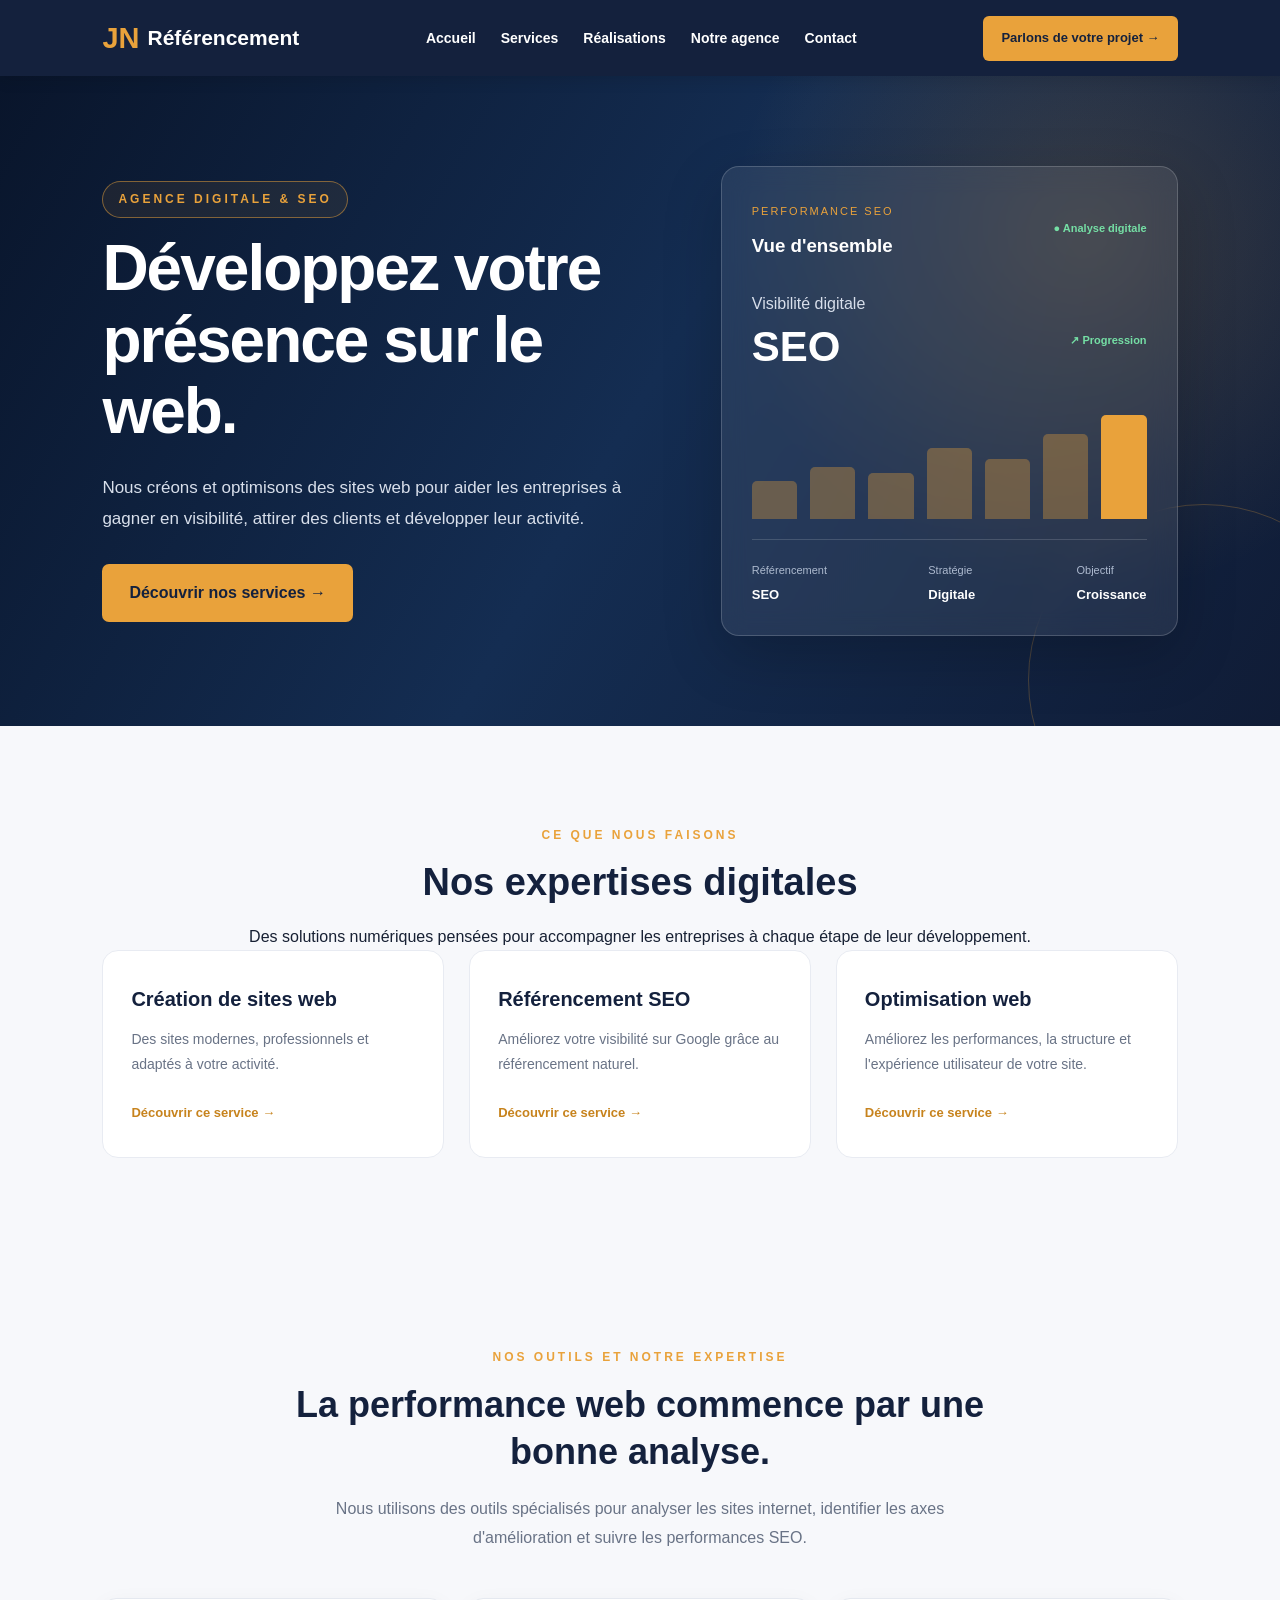
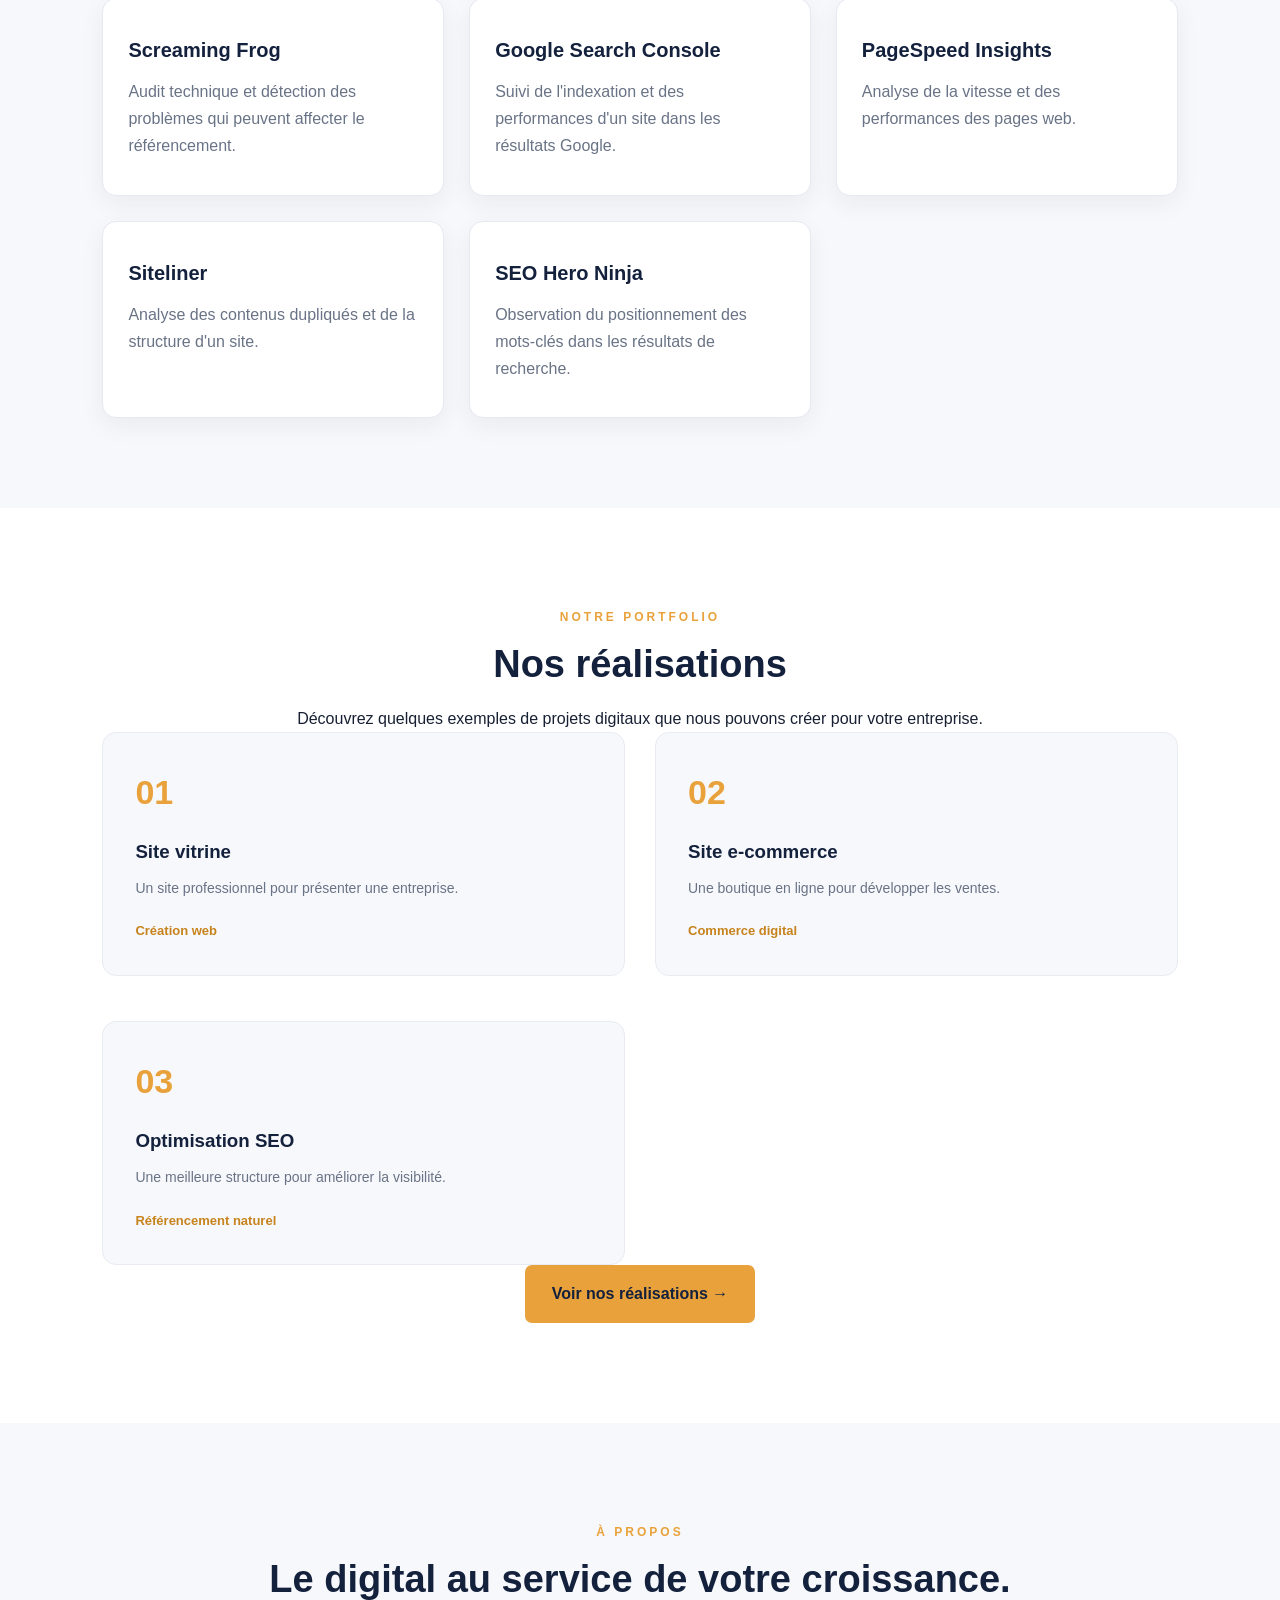
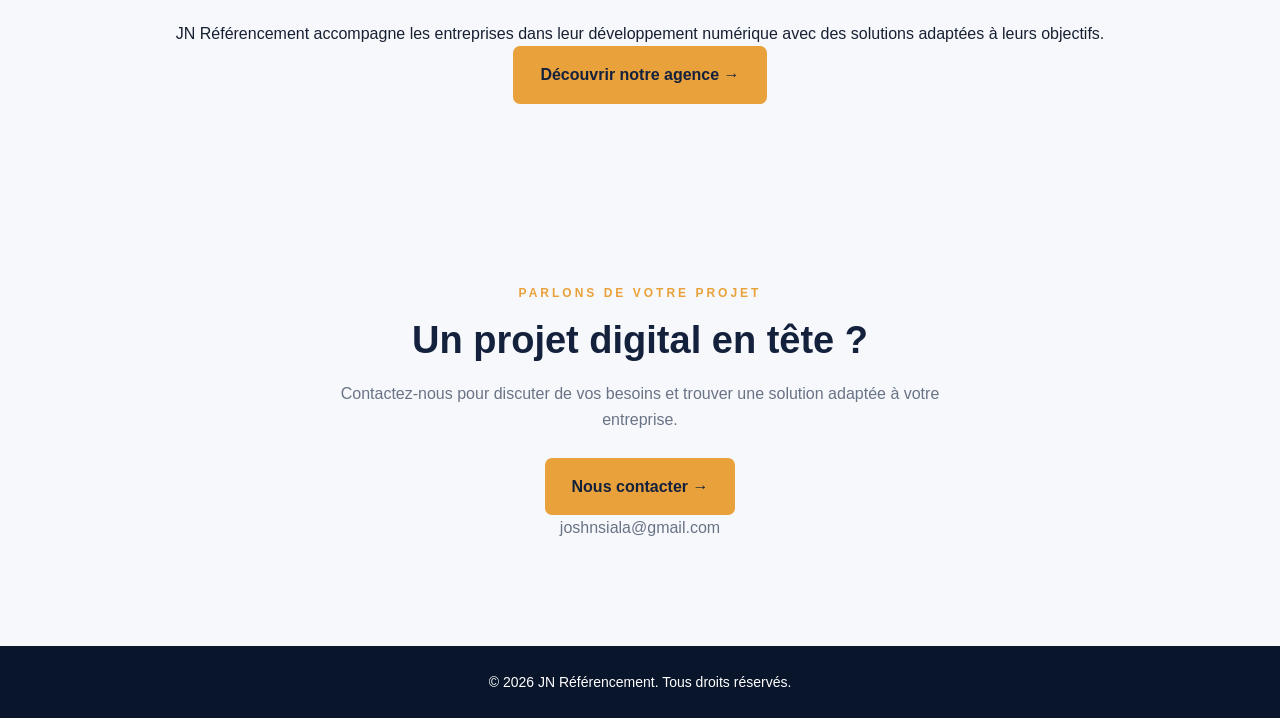
==== index.html @ ae6163a6 "Sauvegarde du site jn-referencement" ====
<!DOCTYPE html>
<html lang="fr">
<head>
    <meta charset="UTF-8">
    <meta name="viewport" content="width=device-width, initial-scale=1.0">

    <meta name="description" content="JN Référencement accompagne les entreprises dans la création de sites web, le référencement SEO et l'optimisation digitale.">

    <meta name="theme-color" content="#102653">

    <title>JN Référencement | Création web et référencement SEO</title>

    <link rel="stylesheet" href="style.css">
</head>

<body>

<header class="site-header">
    <nav class="navbar">

        <a href="#accueil" class="logo">
            <span class="logo-j">JN</span>
            <span class="logo-name">Référencement</span>
        </a>

        <button class="menu-toggle" id="menu-toggle"
            aria-label="Ouvrir le menu" aria-expanded="false">
            ☰
        </button>

        <ul class="nav-links" id="nav-links">
            <li><a href="index.html">Accueil</a></li>
            <li><a href="services.html">Services</a></li>
            <li><a href="realisations.html">Réalisations</a></li>
            <li><a href="agence.html">Notre agence</a></li>
            <li><a href="contact.html">Contact</a></li>
        </ul>

        <a href="contact.html" class="nav-button">
            Parlons de votre projet →
        </a>

    </nav>
</header>

<main>

    <!-- ACCUEIL -->
    <section class="hero" id="accueil">

        <div class="hero-container">

            <div class="hero-content">

                <p class="subtitle">AGENCE DIGITALE & SEO</p>

                <h1>
                    Développez votre
                    <span>présence sur le web.</span>
                </h1>

                <p class="hero-description">
                    Nous créons et optimisons des sites web
                    pour aider les entreprises à gagner en visibilité,
                    attirer des clients et développer leur activité.
                </p>

                <a href="services.html" class="main-button">
                    Découvrir nos services →
                </a>

            </div>

            <div class="hero-dashboard">

                <div class="dashboard-top">
                    <div>
                        <span class="dashboard-label">PERFORMANCE SEO</span>
                        <h3>Vue d'ensemble</h3>
                    </div>

                    <span class="dashboard-status">
                        ● Analyse digitale
                    </span>
                </div>

                <div class="dashboard-number">
                    <div>
                        <span>Visibilité digitale</span>
                        <h2>SEO</h2>
                    </div>

                    <span class="growth">↗ Progression</span>
                </div>

                <div class="dashboard-chart">
                    <div class="chart-bar" style="height:35%"></div>
                    <div class="chart-bar" style="height:48%"></div>
                    <div class="chart-bar" style="height:42%"></div>
                    <div class="chart-bar" style="height:65%"></div>
                    <div class="chart-bar" style="height:55%"></div>
                    <div class="chart-bar" style="height:78%"></div>
                    <div class="chart-bar active" style="height:95%"></div>
                </div>

                <div class="dashboard-bottom">
                    <div>
                        <span>Référencement</span>
                        <strong>SEO</strong>
                    </div>

                    <div>
                        <span>Stratégie</span>
                        <strong>Digitale</strong>
                    </div>

                    <div>
                        <span>Objectif</span>
                        <strong>Croissance</strong>
                    </div>
                </div>

            </div>

        </div>

    </section>

    <!-- SERVICES -->
    <section class="services" id="services">

        <p class="subtitle">CE QUE NOUS FAISONS</p>

        <h2>Nos expertises digitales</h2>

        <p>
            Des solutions numériques pensées pour accompagner
            les entreprises à chaque étape de leur développement.
        </p>

        <div class="service-grid">

            <article class="service-card">
                <h3>Création de sites web</h3>
                <p>
                    Des sites modernes, professionnels
                    et adaptés à votre activité.
                </p>
                <a href="services.html">Découvrir ce service →</a>
            </article>

            <article class="service-card">
                <h3>Référencement SEO</h3>
                <p>
                    Améliorez votre visibilité sur Google
                    grâce au référencement naturel.
                </p>
                <a href="services.html">Découvrir ce service →</a>
            </article>

            <article class="service-card">
                <h3>Optimisation web</h3>
                <p>
                    Améliorez les performances, la structure
                    et l'expérience utilisateur de votre site.
                </p>
                <a href="services.html">Découvrir ce service →</a>
            </article>

        </div>

    </section>

    <!-- OUTILS ET EXPERTISE -->
    <section class="tools-section">

        <p class="subtitle">NOS OUTILS ET NOTRE EXPERTISE</p>

        <h2>La performance web commence par une bonne analyse.</h2>

        <p>
            Nous utilisons des outils spécialisés pour analyser
            les sites internet, identifier les axes d'amélioration
            et suivre les performances SEO.
        </p>

        <div class="tools-grid">

            <article class="tool-card">
                <h3>Screaming Frog</h3>
                <p>
                    Audit technique et détection des problèmes
                    qui peuvent affecter le référencement.
                </p>
            </article>

            <article class="tool-card">
                <h3>Google Search Console</h3>
                <p>
                    Suivi de l'indexation et des performances
                    d'un site dans les résultats Google.
                </p>
            </article>

            <article class="tool-card">
                <h3>PageSpeed Insights</h3>
                <p>
                    Analyse de la vitesse et des performances
                    des pages web.
                </p>
            </article>

            <article class="tool-card">
                <h3>Siteliner</h3>
                <p>
                    Analyse des contenus dupliqués et
                    de la structure d'un site.
                </p>
            </article>

            <article class="tool-card">
                <h3>SEO Hero Ninja</h3>
                <p>
                    Observation du positionnement des mots-clés
                    dans les résultats de recherche.
                </p>
            </article>

        </div>

    </section>

    <!-- RÉALISATIONS -->
    <section class="realisations" id="realisations">

        <p class="subtitle">NOTRE PORTFOLIO</p>

        <h2>Nos réalisations</h2>

        <p class="portfolio-intro">
            Découvrez quelques exemples de projets digitaux
            que nous pouvons créer pour votre entreprise.
        </p>

        <div class="portfolio-grid">

            <article class="portfolio-card">
                <div class="portfolio-icon">01</div>
                <h3>Site vitrine</h3>
                <p>
                    Un site professionnel pour présenter
                    une entreprise.
                </p>
                <span>Création web</span>
            </article>

            <article class="portfolio-card">
                <div class="portfolio-icon">02</div>
                <h3>Site e-commerce</h3>
                <p>
                    Une boutique en ligne pour développer
                    les ventes.
                </p>
                <span>Commerce digital</span>
            </article>

            <article class="portfolio-card">
                <div class="portfolio-icon">03</div>
                <h3>Optimisation SEO</h3>
                <p>
                    Une meilleure structure pour améliorer
                    la visibilité.
                </p>
                <span>Référencement naturel</span>
            </article>

        </div>

        <a href="realisations.html" class="main-button">
            Voir nos réalisations →
        </a>

    </section>

    <!-- NOTRE AGENCE -->
    <section class="about" id="agence">

        <p class="subtitle">À PROPOS</p>

        <h2>Le digital au service de votre croissance.</h2>

        <p>
            JN Référencement accompagne les entreprises
            dans leur développement numérique avec des solutions
            adaptées à leurs objectifs.
        </p>

        <a href="agence.html" class="main-button">
            Découvrir notre agence →
        </a>

    </section>

    <!-- CONTACT -->
    <section class="contact" id="contact">

        <p class="subtitle">PARLONS DE VOTRE PROJET</p>

        <h2>Un projet digital en tête ?</h2>

        <p>
            Contactez-nous pour discuter de vos besoins
            et trouver une solution adaptée à votre entreprise.
        </p>

        <a href="contact.html" class="main-button">
            Nous contacter →
        </a>

        <p>joshnsiala@gmail.com</p>

    </section>

</main>

<!-- FOOTER -->
<footer>
    <p>© 2026 JN Référencement. Tous droits réservés.</p>
</footer>

<script src="script.js"></script>

</body>
</html>
---- style.css ----
/* ========================================
   JN RÉFÉRENCEMENT — FEUILLE DE STYLE
   Palette : bleu nuit, bleu et orange
======================================== */

:root {
    --navy: #14213d;
    --navy-deep: #09152b;
    --blue: #233b65;
    --orange: #e9a23b;
    --text: #172033;
    --muted: #697386;
    --light: #f7f8fb;
    --white: #ffffff;
}

* {
    margin: 0;
    padding: 0;
    box-sizing: border-box;
    scroll-behavior: smooth;
}

html {
    scroll-padding-top: 90px;
}

body {
    font-family: Arial, sans-serif;
    color: var(--text);
    background: var(--white);
    line-height: 1.6;
}

a {
    text-decoration: none;
}

/* NAVIGATION */
.site-header {
    position: sticky;
    top: 0;
    z-index: 1000;
    background: var(--navy);
    padding: 15px 8%;
    box-shadow: 0 3px 15px rgba(0, 0, 0, 0.12);
}

.navbar {
    max-width: 1400px;
    margin: auto;
    display: flex;
    justify-content: space-between;
    align-items: center;
    gap: 25px;
}

.logo {
    display: flex;
    align-items: center;
    gap: 8px;
    color: var(--white);
    font-size: 21px;
    font-weight: 800;
    white-space: nowrap;
}

.logo-j {
    color: var(--orange);
    font-size: 29px;
}

.logo-name {
    color: var(--white);
}

.nav-links {
    display: flex;
    align-items: center;
    gap: 25px;
    list-style: none;
}

.nav-links a {
    color: var(--white);
    font-size: 14px;
    font-weight: 600;
    transition: color 0.3s;
}

.nav-links a:hover {
    color: var(--orange);
}

.nav-button {
    background: var(--orange);
    color: var(--navy);
    padding: 12px 18px;
    border-radius: 6px;
    font-weight: 700;
    font-size: 13px;
    white-space: nowrap;
    transition: 0.3s;
}

.nav-button:hover {
    background: var(--white);
    transform: translateY(-2px);
}

.menu-toggle {
    display: none;
    background: none;
    border: none;
    color: var(--white);
    font-size: 28px;
    cursor: pointer;
}

/* ÉLÉMENTS COMMUNS */
.section-container {
    width: min(1200px, 100%);
    margin: 0 auto;
}

.subtitle {
    color: var(--orange);
    font-size: 12px;
    font-weight: 800;
    letter-spacing: 3px;
    margin-bottom: 15px;
}

section h2 {
    color: var(--navy);
    font-size: clamp(28px, 4vw, 38px);
    line-height: 1.2;
    margin-bottom: 18px;
}

.section-intro {
    max-width: 680px;
    margin: 0 auto 45px;
    color: var(--muted);
}

/* ACCUEIL */
.hero {
    position: relative;
    overflow: hidden;
    min-height: 600px;
    padding: 90px 8%;
    display: flex;
    align-items: center;
    color: var(--white);
    background:
        radial-gradient(circle at 85% 25%, rgba(233, 162, 59, 0.18), transparent 30%),
        linear-gradient(120deg, var(--navy-deep), #142d52, #101c36);
}

.hero::after {
    content: "";
    position: absolute;
    width: 350px;
    height: 350px;
    border: 1px solid rgba(233, 162, 59, 0.25);
    border-radius: 50%;
    right: -100px;
    bottom: -130px;
    pointer-events: none;
}

.hero-container {
    position: relative;
    z-index: 1;
    width: min(1400px, 100%);
    margin: auto;
    display: grid;
    grid-template-columns: 1.1fr 0.9fr;
    align-items: center;
    gap: 60px;
}

.hero-content {
    max-width: 750px;
}

.hero .subtitle {
    display: inline-block;
    padding: 8px 15px;
    border: 1px solid rgba(233, 162, 59, 0.5);
    border-radius: 30px;
    background: rgba(233, 162, 59, 0.08);
}

.hero h1 {
    color: var(--white);
    font-size: clamp(40px, 5vw, 65px);
    font-weight: 800;
    letter-spacing: -2px;
    line-height: 1.12;
    margin-bottom: 25px;
}

.hero h1 span {
    display: block;
}

.hero-description {
    color: #d8dfeb;
    font-size: 17px;
    line-height: 1.8;
    max-width: 600px;
    margin-bottom: 30px;
}

.main-button {
    display: inline-block;
    background: var(--orange);
    color: var(--navy);
    padding: 16px 27px;
    border-radius: 7px;
    font-weight: 700;
    transition: 0.3s;
}

.main-button:hover {
    background: var(--white);
    transform: translateY(-3px);
}

/* TABLEAU DE BORD SEO */
.hero-dashboard {
    min-width: 0;
    padding: 30px;
    background: rgba(255, 255, 255, 0.08);
    border: 1px solid rgba(255, 255, 255, 0.18);
    border-radius: 18px;
    backdrop-filter: blur(12px);
    box-shadow: 0 20px 60px rgba(0, 0, 0, 0.2);
}

.dashboard-top,
.dashboard-number,
.dashboard-bottom {
    display: flex;
    justify-content: space-between;
    align-items: center;
    gap: 15px;
}

.dashboard-label {
    color: var(--orange);
    font-size: 11px;
    letter-spacing: 2px;
}

.dashboard-top h3 {
    color: var(--white);
    margin-top: 8px;
}

.dashboard-status,
.growth {
    color: #75dfa5;
    font-size: 11px;
    font-weight: 700;
}

.dashboard-number {
    margin-top: 30px;
    color: #d8dfeb;
}

.dashboard-number h2 {
    color: var(--white);
    font-size: 42px;
    margin-top: 5px;
}

.dashboard-chart {
    height: 150px;
    display: flex;
    align-items: flex-end;
    gap: 13px;
    padding: 20px 0;
    border-bottom: 1px solid rgba(255, 255, 255, 0.15);
}

.chart-bar {
    flex: 1;
    min-width: 0;
    background: rgba(233, 162, 59, 0.35);
    border-radius: 5px 5px 0 0;
}

.chart-bar.active {
    background: var(--orange);
}

.dashboard-bottom {
    margin-top: 22px;
}

.dashboard-bottom div {
    display: flex;
    flex-direction: column;
    gap: 5px;
}

.dashboard-bottom span {
    color: #aebbd0;
    font-size: 11px;
}

.dashboard-bottom strong {
    color: var(--white);
    font-size: 13px;
}

/* SERVICES */
.services {
    padding: 100px 8%;
    text-align: center;
    background: var(--light);
}

.service-grid {
    display: grid;
    grid-template-columns: repeat(3, minmax(0, 1fr));
    gap: 25px;
    text-align: left;
}

.service-card {
    padding: 32px 28px;
    background: var(--white);
    border: 1px solid #e8ebf2;
    border-radius: 16px;
    transition: transform 0.3s ease, box-shadow 0.3s ease, border-color 0.3s ease;
}

.service-card:hover {
    transform: translateY(-8px);
    border-color: var(--orange);
    box-shadow: 0 18px 40px rgba(20, 38, 75, 0.10);
}

.service-card.featured {
    border: 2px solid var(--orange);
}

.service-icon {
    width: 52px;
    height: 52px;
    display: flex;
    justify-content: center;
    align-items: center;
    margin-bottom: 22px;
    border-radius: 12px;
    background: #fff1d8;
    color: #d98d1d;
    font-weight: 800;
}

.service-card h3 {
    color: var(--navy);
    font-size: 20px;
    margin-bottom: 12px;
}

.service-card p {
    color: var(--muted);
    font-size: 14px;
    line-height: 1.8;
    margin-bottom: 22px;
}

.service-card a {
    color: #c7831d;
    font-weight: 700;
    font-size: 13px;
}

.service-card a:hover {
    color: var(--navy);
}

/* RÉALISATIONS */
.realisations {
    padding: 100px 8%;
    text-align: center;
    background: var(--white);
}

.portfolio-grid {
    display: grid;
    grid-template-columns: repeat(3, minmax(0, 1fr));
    gap: 25px;
    text-align: left;
}

.portfolio-card {
    padding: 32px;
    background: var(--light);
    border: 1px solid #e8ebf2;
    border-radius: 14px;
    transition: transform 0.3s ease, border-color 0.3s ease, box-shadow 0.3s ease;
}

.portfolio-card:hover {
    transform: translateY(-6px);
    border-color: var(--orange);
    box-shadow: 0 15px 35px rgba(20, 38, 75, 0.08);
}

.portfolio-icon {
    color: var(--orange);
    font-size: 34px;
    font-weight: 800;
    margin-bottom: 18px;
}

.portfolio-card h3 {
    color: var(--navy);
    margin-bottom: 10px;
}

.portfolio-card p {
    color: var(--muted);
    font-size: 14px;
    margin-bottom: 18px;
}

.portfolio-card span {
    color: #c7831d;
    font-weight: 700;
    font-size: 13px;
}

.portfolio-note {
    color: var(--muted);
    font-size: 12px;
    margin-top: 25px;
}

/* NOTRE AGENCE */
.about {
    padding: 100px 8%;
    text-align: center;
    background: var(--light);
}

.about-container {
    max-width: 850px;
}

.about p:last-child {
    color: var(--muted);
    font-size: 17px;
    line-height: 1.9;
}

/* CONTACT */
.contact {
    padding: 100px 8%;
    text-align: center;
}

.contact h2 {
    margin-bottom: 18px;
}

.contact p:not(.subtitle) {
    color: var(--muted);
    margin-bottom: 30px;
}

/* PIED DE PAGE */
footer {
    background: var(--navy-deep);
    color: var(--white);
    text-align: center;
    padding: 25px 8%;
    font-size: 14px;
}

/* RESPONSIVE */
@media (max-width: 1050px) {
    .site-header {
        padding-left: 5%;
        padding-right: 5%;
    }

    .nav-links {
        gap: 15px;
    }

    .hero-container {
        gap: 35px;
    }

    .hero {
        padding-left: 6%;
        padding-right: 6%;
    }
}

@media (max-width: 900px) {
    .menu-toggle {
        display: block;
        margin-left: auto;
    }

    .navbar {
        position: relative;
    }

    .nav-links {
        display: none;
        position: absolute;
        top: calc(100% + 15px);
        left: -5.5%;
        width: 111%;
        padding: 22px 6%;
        background: var(--navy);
        flex-direction: column;
        align-items: flex-start;
        gap: 18px;
        box-shadow: 0 12px 20px rgba(0, 0, 0, 0.18);
    }

    .nav-links.active {
        display: flex;
    }

    .nav-button {
        display: none;
    }

    .hero-container {
        grid-template-columns: 1fr;
        max-width: 720px;
    }

    .hero-dashboard {
        width: 100%;
    }

    .service-grid,
    .portfolio-grid {
        grid-template-columns: repeat(2, minmax(0, 1fr));
    }
}

@media (max-width: 600px) {
    html {
        scroll-padding-top: 75px;
    }

    .site-header {
        padding: 13px 5%;
    }

    .logo {
        font-size: 18px;
    }

    .logo-j {
        font-size: 25px;
    }

    .hero {
        min-height: auto;
        padding: 75px 7%;
    }

    .hero h1 {
        font-size: clamp(36px, 10vw, 48px);
        letter-spacing: -1px;
    }

    .hero-description {
        font-size: 15px;
    }

    .hero-dashboard {
        padding: 20px;
    }

    .dashboard-chart {
        height: 120px;
        gap: 8px;
    }

    .dashboard-bottom {
        flex-wrap: wrap;
    }

    .services,
    .realisations,
    .about,
    .contact {
        padding: 70px 7%;
    }

    .service-grid,
    .portfolio-grid {
        grid-template-columns: 1fr;
    }

    .service-card,
    .portfolio-card {
        padding: 27px 23px;
    }

    .dashboard-number h2 {
        font-size: 34px;
    }
}
/* PAGE CONTACT */

.contact {
    padding: 80px 8%;
    text-align: center;
    background: #f7f8fb;
}

.contact h1 {
    color: var(--navy);
    font-size: 42px;
    margin-bottom: 20px;
}

.contact > p:not(.subtitle) {
    max-width: 650px;
    margin: 0 auto 25px;
    color: var(--muted);
}

.contact-form {
    max-width: 650px;
    margin: 40px auto;
    padding: 35px;
    background: white;
    border-radius: 15px;
    box-shadow: 0 10px 35px rgba(0, 0, 0, 0.07);
    text-align: left;
}

.contact-form form {
    display: flex;
    flex-direction: column;
    gap: 12px;
}

.contact-form label {
    font-weight: 700;
    color: var(--navy);
}

.contact-form input,
.contact-form select,
.contact-form textarea {
    width: 100%;
    padding: 14px;
    border: 1px solid #dce1e9;
    border-radius: 7px;
    font: inherit;
    margin-bottom: 12px;
}

.contact-form button {
    border: none;
    cursor: pointer;
}

@media (max-width: 600px) {
    .contact h1 {
        font-size: 32px;
    }

    .contact-form {
        padding: 22px;
    }
}

/* =================================
   PAGE REALISATIONS - PORTFOLIO
================================= */

.portfolio-page {
    background: #ffffff;
    color: #14213d;
}

/* INTRODUCTION */

.portfolio-hero {
    padding: 100px 8% 80px;
    text-align: center;
    background: #f7f8fb;
}

.portfolio-label {
    color: #e9a23b;
    font-size: 12px;
    font-weight: 800;
    letter-spacing: 3px;
    margin-bottom: 18px;
}

.portfolio-hero h1 {
    max-width: 850px;
    margin: 0 auto 22px;
    font-size: 48px;
    line-height: 1.2;
    color: #14213d;
}

.portfolio-hero > p:last-child {
    max-width: 650px;
    margin: auto;
    color: #687386;
    line-height: 1.8;
}

/* GALERIE */

.portfolio-gallery {
    padding: 85px 8%;
}

.portfolio-heading {
    display: flex;
    justify-content: space-between;
    align-items: end;
    margin-bottom: 45px;
}

.portfolio-heading h2 {
    font-size: 32px;
    color: #14213d;
}

.portfolio-heading > span {
    color: #9aa3b2;
    font-size: 14px;
}

/* CARTES */

.portfolio-grid {
    display: grid;
    grid-template-columns: repeat(2, minmax(0, 1fr));
    gap: 45px 30px;
}

.portfolio-card {
    min-width: 0;
}

.portfolio-preview {
    padding: 25px;
    border-radius: 14px;
    overflow: hidden;
    min-height: 290px;
    display: flex;
    align-items: center;
    justify-content: center;
}

.preview-one {
    background: #eaf0f8;
}

.preview-two {
    background: #f5efe6;
}

.preview-three {
    background: #eaf2ef;
}

/* FAUSSE FENÊTRE DE NAVIGATEUR */

.preview-browser {
    width: 100%;
    max-width: 470px;
    background: white;
    border-radius: 9px;
    overflow: hidden;
    box-shadow: 0 15px 35px rgba(20, 33, 61, 0.12);
    transform: rotate(-2deg);
    transition: transform 0.3s ease;
}

.portfolio-card:hover .preview-browser {
    transform: rotate(0deg) translateY(-5px);
}

.preview-dots {
    height: 25px;
    padding: 6px 12px;
    background: #f0f1f4;
    color: #a5adba;
    font-size: 8px;
    letter-spacing: 2px;
}

.preview-site {
    min-height: 205px;
    background: #ffffff;
}

.preview-header {
    padding: 14px;
    display: flex;
    justify-content: space-between;
    align-items: center;
    gap: 8px;
    font-size: 9px;
    color: #14213d;
    border-bottom: 1px solid #edf0f4;
}

.preview-content {
    padding: 30px 22px;
    background: #14213d;
    color: white;
}

.preview-content > span,
.seo-content > span,
.performance-content > span {
    font-size: 8px;
    letter-spacing: 2px;
    color: #e9a23b;
}

.preview-content h3,
.seo-content h3,
.performance-content h3 {
    font-size: 24px;
    line-height: 1.3;
    margin: 12px 0;
    color: inherit;
}

.preview-button {
    width: 85px;
    height: 18px;
    background: #e9a23b;
    border-radius: 4px;
}

/* APERCU SEO */

.seo-preview {
    background: #ffffff;
}

.seo-content {
    padding: 30px 22px;
    color: #14213d;
}

.seo-bars {
    display: flex;
    gap: 8px;
    margin-top: 20px;
}

.seo-bars i {
    display: block;
    height: 8px;
    width: 25%;
    border-radius: 5px;
    background: #e9a23b;
}

.seo-bars i:nth-child(2) {
    width: 45%;
    background: #233b65;
}

.seo-bars i:nth-child(3) {
    width: 20%;
    background: #dce3ed;
}

/* APERCU PERFORMANCE */

.performance-content {
    position: relative;
    padding: 30px 22px;
    color: #14213d;
}

.performance-circle {
    width: 58px;
    height: 58px;
    border: 5px solid #e9a23b;
    border-radius: 50%;
    display: flex;
    align-items: center;
    justify-content: center;
    font-size: 20px;
    font-weight: bold;
    margin-top: 15px;
}

/* INFORMATIONS DES PROJETS */

.portfolio-info {
    display: flex;
    justify-content: space-between;
    gap: 15px;
    padding-top: 22px;
}

.portfolio-category {
    color: #d18b25;
    font-size: 10px;
    font-weight: 800;
    letter-spacing: 1.3px;
}

.portfolio-info h3 {
    font-size: 21px;
    color: #14213d;
    margin: 10px 0;
}

.portfolio-info p {
    color: #687386;
    font-size: 14px;
    line-height: 1.7;
}

.portfolio-number {
    color: #c4cad4;
    font-size: 24px;
    font-weight: bold;
}

.portfolio-note {
    margin-top: 45px;
    text-align: center;
    font-size: 13px;
    color: #8992a1;
    line-height: 1.7;
}

/* APPEL A L'ACTION */

.portfolio-contact {
    padding: 75px 8%;
    text-align: center;
    background: #f7f8fb;
}

.portfolio-contact h2 {
    max-width: 650px;
    margin: 0 auto 28px;
    font-size: 32px;
    color: #14213d;
}

.portfolio-contact .main-button {
    display: inline-block;
    text-decoration: none;
}

/* VERSION MOBILE */

@media (max-width: 768px) {

    .portfolio-hero {
        padding: 70px 6%;
    }

    .portfolio-hero h1 {
        font-size: 34px;
    }

    .portfolio-gallery {
        padding: 60px 6%;
    }

    .portfolio-heading {
        align-items: start;
    }

    .portfolio-heading h2 {
        font-size: 25px;
    }

    .portfolio-grid {
        grid-template-columns: 1fr;
        gap: 35px;
    }

    .portfolio-preview {
        min-height: 240px;
        padding: 18px;
    }

    .portfolio-contact h2 {
        font-size: 26px;
    }
}

/* =================================
   PAGE AGENCE
================================= */

.agency-page {
    background: #ffffff;
    color: #14213d;
}

/* INTRODUCTION */

.agency-hero {
    padding: 100px 8%;
    text-align: center;
    background: #f7f8fb;
}

.agency-label {
    color: #e9a23b;
    font-size: 12px;
    font-weight: 800;
    letter-spacing: 3px;
    margin-bottom: 18px;
}

.agency-hero h1 {
    max-width: 850px;
    margin: 0 auto 25px;
    font-size: 48px;
    line-height: 1.2;
}

.agency-hero > p:not(.agency-label) {
    max-width: 700px;
    margin: 0 auto 30px;
    color: #687386;
    line-height: 1.8;
}

/* HISTOIRE */

.agency-story {
    padding: 90px 8%;
    display: grid;
    grid-template-columns: 1fr 1fr;
    align-items: center;
    gap: 60px;
}

.agency-section-text h2,
.agency-mission h2,
.agency-approach h2 {
    font-size: 34px;
    line-height: 1.3;
    margin-bottom: 22px;
}

.agency-section-text p:not(.agency-label) {
    color: #687386;
    line-height: 1.9;
    margin-bottom: 15px;
}

.agency-story-box {
    min-height: 300px;
    padding: 45px;
    border-radius: 16px;
    background: #14213d;
    color: white;
    display: flex;
    flex-direction: column;
    justify-content: center;
    text-align: center;
}

.agency-story-box > span {
    color: #e9a23b;
    font-size: 75px;
    font-weight: 900;
}

.agency-story-box h3 {
    font-size: 24px;
    margin: 15px 0;
}

.agency-story-box p {
    color: #dce3ed;
    line-height: 1.7;
}

/* MISSION ET VALEURS */

.agency-mission {
    padding: 85px 8%;
    background: #f7f8fb;
    text-align: center;
}

.agency-values-grid {
    display: grid;
    grid-template-columns: repeat(3, 1fr);
    gap: 25px;
    margin-top: 45px;
    text-align: left;
}

.agency-value-card {
    padding: 35px;
    background: white;
    border: 1px solid #e9edf3;
    border-radius: 12px;
    transition: transform 0.3s ease,
                box-shadow 0.3s ease;
}

.agency-value-card:hover {
    transform: translateY(-6px);
    box-shadow: 0 12px 30px rgba(20, 33, 61, 0.08);
}

.agency-value-card > span {
    color: #e9a23b;
    font-size: 27px;
    font-weight: 800;
}

.agency-value-card h3 {
    font-size: 21px;
    margin: 20px 0 12px;
}

.agency-value-card p {
    color: #687386;
    line-height: 1.8;
    font-size: 14px;
}

/* FONDATEUR */

.agency-founder {
    padding: 100px 8%;
    display: grid;
    grid-template-columns: 0.85fr 1.15fr;
    align-items: center;
    gap: 65px;
}

.founder-photo {
    min-height: 430px;
    border-radius: 15px;
    background: #eaf0f8;
    display: flex;
    align-items: center;
    justify-content: center;
    color: #687386;
    font-size: 13px;
    font-weight: 700;
    letter-spacing: 1px;
    text-align: center;
}

.founder-content h2 {
    font-size: 36px;
    margin-bottom: 25px;
    line-height: 1.3;
}

.founder-content h3 {
    font-size: 25px;
    margin-bottom: 5px;
}

.founder-role {
    color: #d18b25;
    font-weight: 700;
    margin-bottom: 22px;
}

.founder-content > p:not(.agency-label) {
    color: #687386;
    line-height: 1.9;
    margin-bottom: 15px;
}

/* NOTRE APPROCHE */

.agency-approach {
    padding: 85px 8%;
    background: #f7f8fb;
    text-align: center;
}

.agency-steps {
    display: grid;
    grid-template-columns: repeat(4, 1fr);
    gap: 25px;
    margin-top: 45px;
    text-align: left;
}

.agency-steps > div {
    padding: 25px;
    background: white;
    border-radius: 12px;
    border: 1px solid #e9edf3;
}

.agency-steps span {
    color: #e9a23b;
    font-size: 26px;
    font-weight: 800;
}

.agency-steps h3 {
    margin: 18px 0 10px;
    font-size: 20px;
}

.agency-steps p {
    color: #687386;
    font-size: 14px;
    line-height: 1.7;
}

/* CONTACT */

.agency-contact {
    padding: 80px 8%;
    text-align: center;
}

.agency-contact h2 {
    max-width: 700px;
    margin: 0 auto 28px;
    font-size: 32px;
    line-height: 1.4;
}

/* RESPONSIVE */

@media (max-width: 768px) {

    .agency-hero {
        padding: 70px 6%;
    }

    .agency-hero h1 {
        font-size: 34px;
    }

    .agency-story {
        grid-template-columns: 1fr;
        padding: 65px 6%;
        gap: 35px;
    }

    .agency-section-text h2,
    .agency-mission h2,
    .agency-approach h2 {
        font-size: 28px;
    }

    .agency-values-grid {
        grid-template-columns: 1fr;
    }

    .agency-founder {
        grid-template-columns: 1fr;
        padding: 65px 6%;
        gap: 35px;
    }

    .founder-photo {
        min-height: 300px;
    }

    .founder-content h2 {
        font-size: 29px;
    }

    .agency-steps {
        grid-template-columns: 1fr 1fr;
    }

    .agency-contact h2 {
        font-size: 27px;
    }
}

@media (max-width: 480px) {
    .agency-steps {
        grid-template-columns: 1fr;
    }
}

/* ========================================
   NOS OUTILS ET NOTRE EXPERTISE
======================================== */

.tools-section {
    padding: 90px 8%;
    background: #f7f8fb;
    text-align: center;
}

.tools-section .subtitle {
    margin-bottom: 15px;
}

.tools-section h2 {
    max-width: 750px;
    margin: 0 auto 20px;
    color: #14213d;
    font-size: 36px;
    line-height: 1.3;
}

.tools-section > p:not(.subtitle) {
    max-width: 700px;
    margin: 0 auto 45px;
    color: #697386;
    line-height: 1.8;
}

.tools-grid {
    max-width: 1100px;
    margin: 0 auto;
    display: grid;
    grid-template-columns: repeat(3, 1fr);
    gap: 25px;
}

.tool-card {
    padding: 35px 25px;
    background: #ffffff;
    border: 1px solid #e5e9f0;
    border-radius: 14px;
    box-shadow: 0 8px 25px rgba(20, 33, 61, 0.06);
    text-align: left;
    transition: transform 0.3s ease, box-shadow 0.3s ease;
}

.tool-card:hover {
    transform: translateY(-6px);
    box-shadow: 0 14px 30px rgba(20, 33, 61, 0.12);
}

.tool-card h3 {
    margin-bottom: 12px;
    color: #14213d;
    font-size: 20px;
}

.tool-card p {
    margin: 0;
    color: #697386;
    line-height: 1.7;
}

/* TABLETTES */

@media (max-width: 900px) {
    .tools-grid {
        grid-template-columns: repeat(2, 1fr);
    }

    .tools-section h2 {
        font-size: 30px;
    }
}

/* TÉLÉPHONES */

@media (max-width: 600px) {
    .tools-section {
        padding: 65px 6%;
    }

    .tools-grid {
        grid-template-columns: 1fr;
    }

    .tools-section h2 {
        font-size: 26px;
    }

    .tool-card {
        padding: 28px 22px;
    }
}
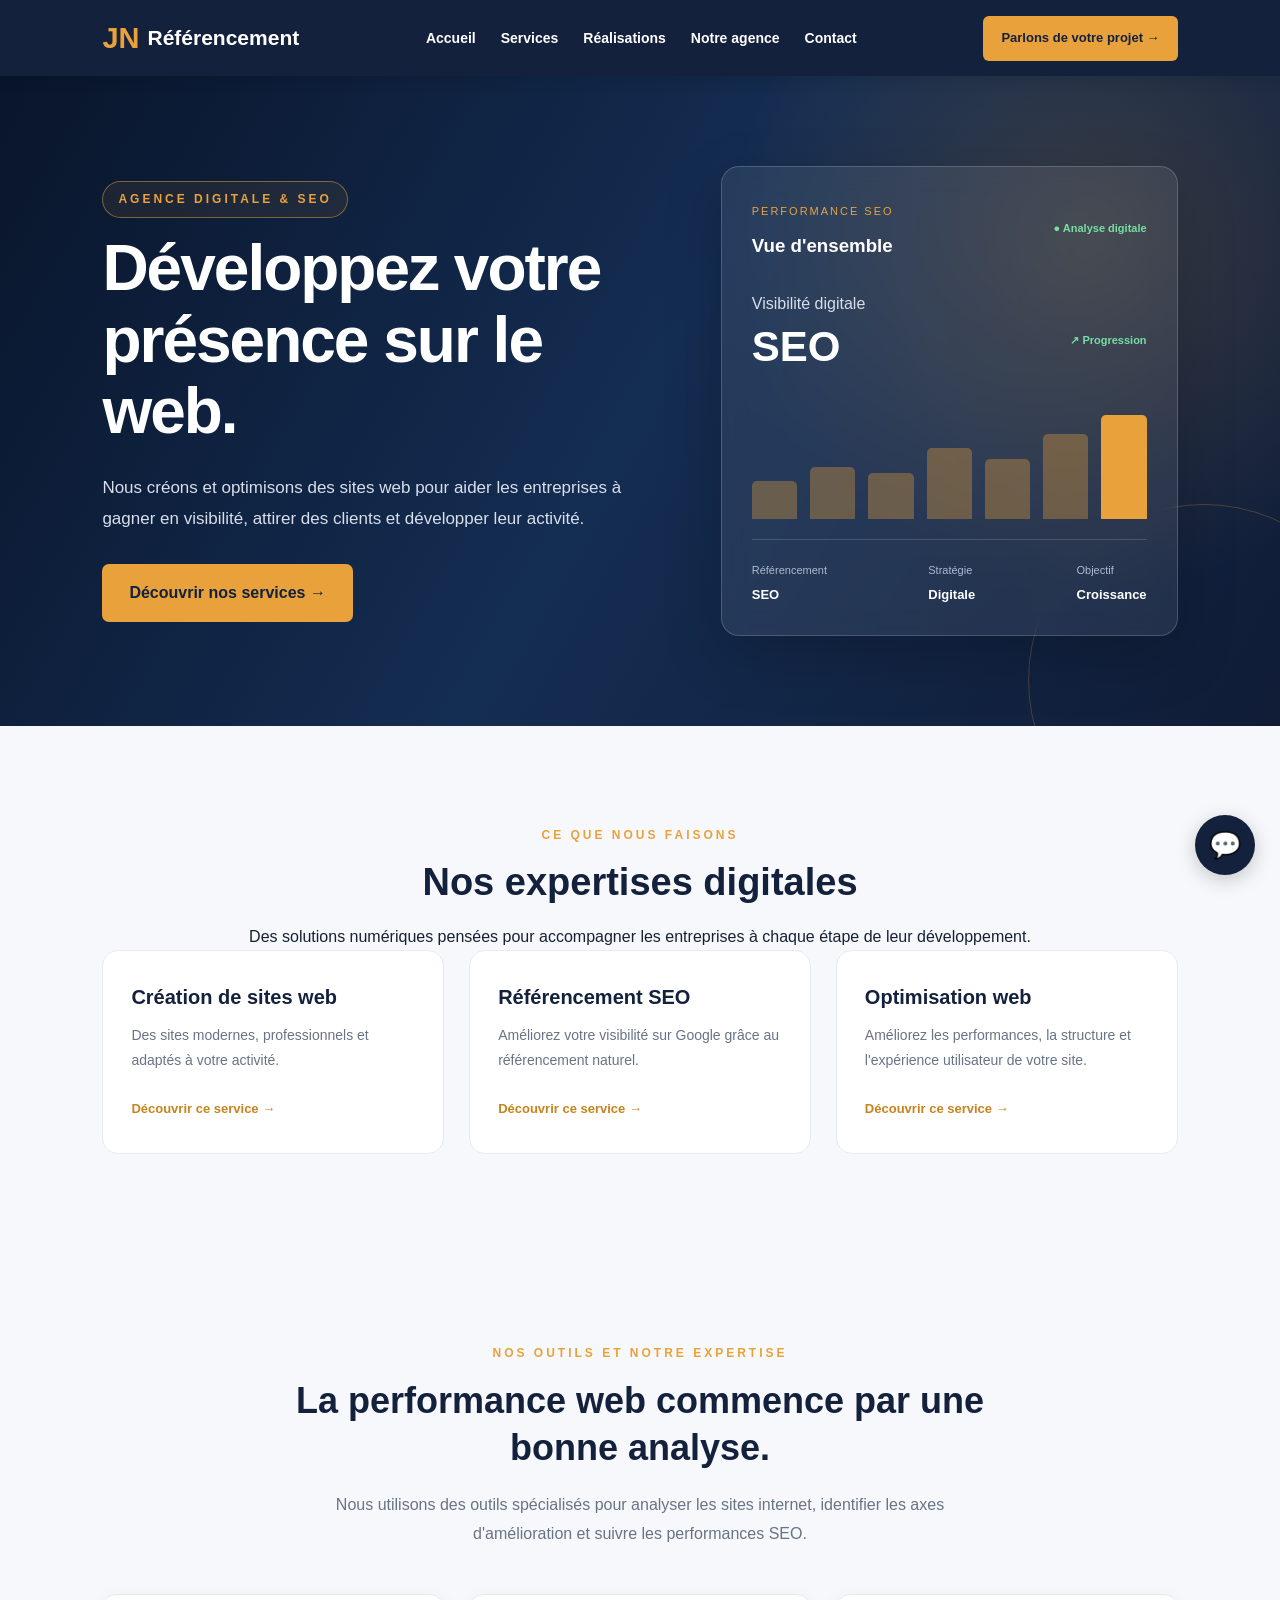
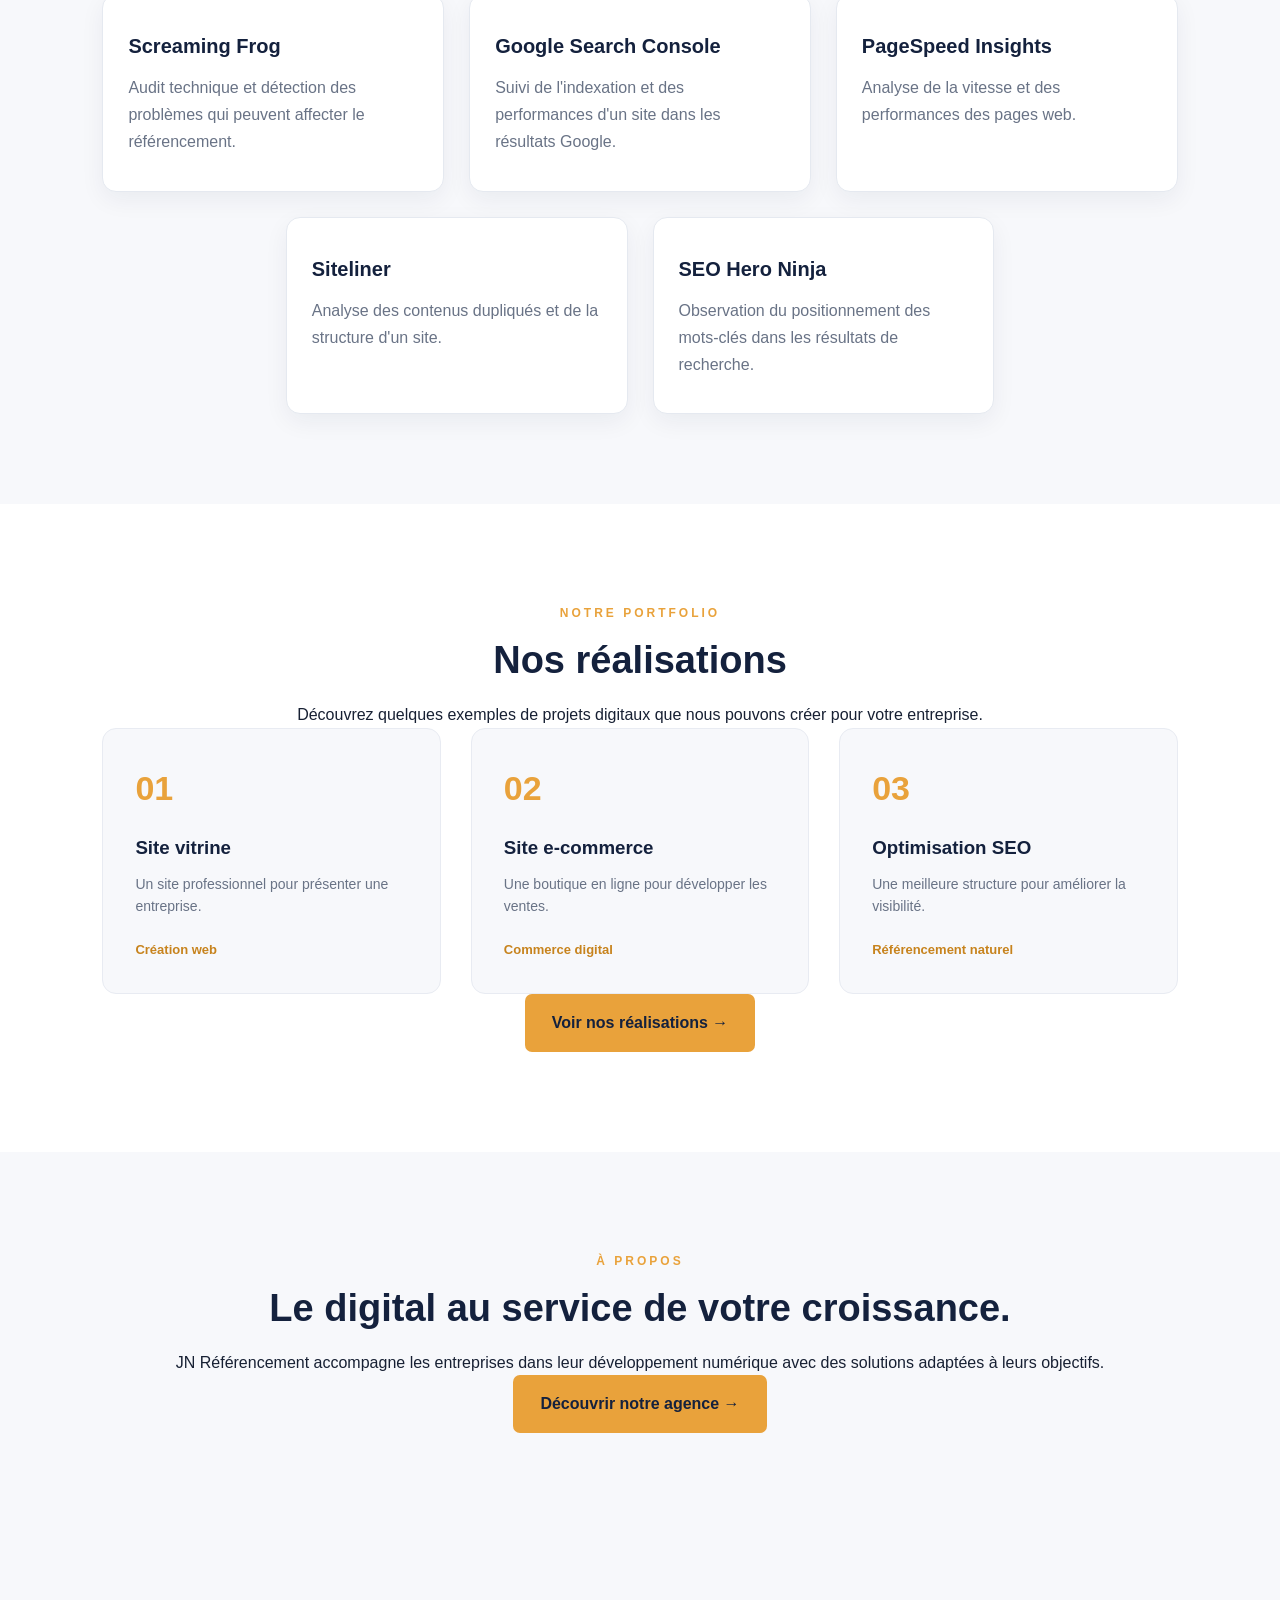
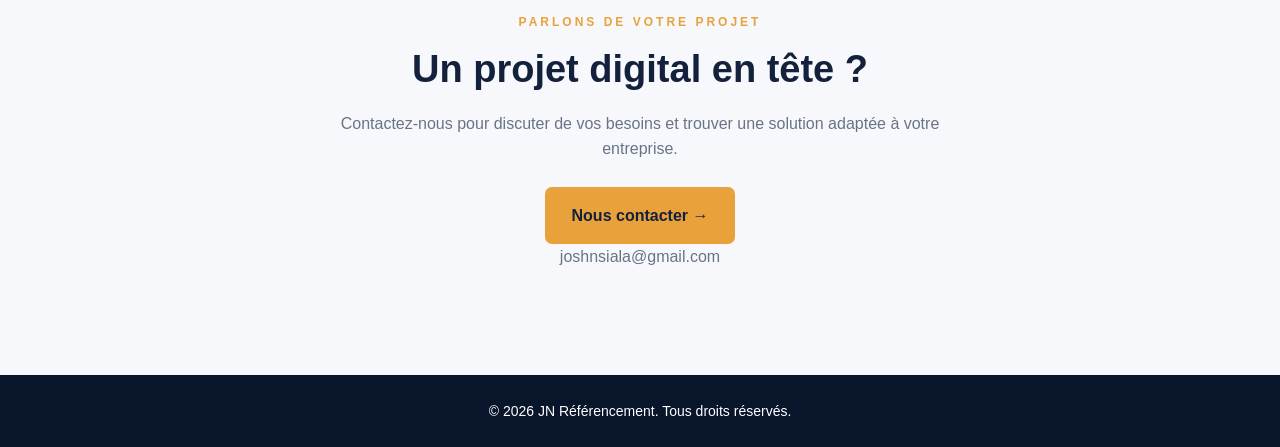
==== commit 0e00af59: "Mise à jour du site JN Référencement" ====
--- a/index.html
+++ b/index.html
@@ -329,6 +329,61 @@
     <p>© 2026 JN Référencement. Tous droits réservés.</p>
 </footer>
 
+<!-- ASSISTANT VIRTUEL JN -->
+
+<div class="chatbot">
+
+    <button class="chatbot-toggle" id="chatbot-toggle"
+        aria-label="Ouvrir l'assistant JN">
+        <span>💬</span>
+    </button>
+
+    <div class="chatbot-window" id="chatbot-window">
+
+        <div class="chatbot-header">
+            <div>
+                <h3>Assistant JN</h3>
+                <p>Votre assistant digital</p>
+            </div>
+
+            <button id="chatbot-close" aria-label="Fermer">
+                ×
+            </button>
+        </div>
+
+        <div class="chatbot-messages" id="chatbot-messages">
+            <div class="bot-message">
+                Bonjour et bienvenue chez JN Référencement !
+                Comment pouvons-nous vous aider ?
+            </div>
+        </div>
+
+        <div class="chatbot-questions">
+            <button data-question="services">Vos services</button>
+            <button data-question="devis">Demander un devis</button>
+            <button data-question="seo">Le référencement SEO</button>
+            <button data-question="contact">Vous contacter</button>
+        </div>
+
+        <form class="chatbot-input-area" id="chatbot-form">
+
+            <input
+                type="text"
+                id="chatbot-input"
+                placeholder="Écrivez votre question..."
+                autocomplete="off"
+                required
+            >
+
+            <button type="submit">Envoyer</button>
+
+        </form>
+
+    </div>
+
+</div>
+
+<!-- FIN ASSISTANT VIRTUEL -->
 <script src="script.js"></script>
 
 </body>
--- a/style.css
+++ b/style.css
@@ -1402,3 +1402,280 @@
         padding: 28px 22px;
     }
 }
+
+/* ========================================
+   CORRECTIONS ET AJUSTEMENTS GÉNÉRAUX
+======================================== */
+
+/* TITRES DES CARTES DE SERVICES */
+.service-card h2,
+.service-card h3 {
+    color: var(--navy);
+    font-size: 20px;
+    line-height: 1.4;
+    margin-bottom: 12px;
+}
+
+/* BOUTONS DES CARTES DE SERVICES */
+.service-card a.main-button {
+    display: inline-block;
+    background: var(--orange);
+    color: var(--navy);
+    padding: 12px 18px;
+    border-radius: 6px;
+    font-size: 13px;
+    font-weight: 700;
+}
+
+.service-card a.main-button:hover {
+    background: var(--navy);
+    color: var(--white);
+}
+
+/* GRILLE DES RÉALISATIONS SUR L'ACCUEIL */
+.realisations .portfolio-grid {
+    grid-template-columns: repeat(3, minmax(0, 1fr));
+}
+
+/* GRILLE DE LA PAGE RÉALISATIONS */
+.portfolio-gallery .portfolio-grid {
+    grid-template-columns: repeat(2, minmax(0, 1fr));
+}
+
+/* CATÉGORIES ET NUMÉROS DES PROJETS */
+.portfolio-info .portfolio-category {
+    color: #d18b25;
+    font-size: 10px;
+    font-weight: 800;
+    letter-spacing: 1.3px;
+}
+
+.portfolio-info .portfolio-number {
+    color: #c4cad4;
+    font-size: 24px;
+    font-weight: bold;
+}
+
+/* CINQ CARTES D'OUTILS MIEUX RÉPARTIES */
+@media (min-width: 901px) {
+    .tools-grid {
+        grid-template-columns: repeat(6, minmax(0, 1fr));
+    }
+
+    .tools-grid .tool-card {
+        grid-column: span 2;
+    }
+
+    .tools-grid .tool-card:nth-child(4) {
+        grid-column: 2 / span 2;
+    }
+
+    .tools-grid .tool-card:nth-child(5) {
+        grid-column: 4 / span 2;
+    }
+}
+
+/* TABLETTES */
+@media (max-width: 900px) {
+    .realisations .portfolio-grid,
+    .portfolio-gallery .portfolio-grid {
+        grid-template-columns: repeat(2, minmax(0, 1fr));
+    }
+}
+
+/* TÉLÉPHONES */
+@media (max-width: 600px) {
+    .realisations .portfolio-grid,
+    .portfolio-gallery .portfolio-grid {
+        grid-template-columns: 1fr;
+    }
+}
+
+/* ========================================
+   ASSISTANT VIRTUEL JN RÉFÉRENCEMENT
+======================================== */
+
+.chatbot {
+    position: fixed;
+    right: 25px;
+    bottom: 25px;
+    z-index: 9999;
+    font-family: inherit;
+}
+
+.chatbot-toggle {
+    width: 60px;
+    height: 60px;
+    border: none;
+    border-radius: 50%;
+    background: var(--navy);
+    color: white;
+    font-size: 26px;
+    cursor: pointer;
+    box-shadow: 0 5px 20px rgba(0, 0, 0, 0.2);
+}
+
+.chatbot-toggle:hover {
+    background: var(--orange);
+    transform: translateY(-3px);
+}
+
+.chatbot-window {
+    display: none;
+    position: absolute;
+    right: 0;
+    bottom: 75px;
+    width: 340px;
+    max-width: calc(100vw - 40px);
+    height: 460px;
+    background: white;
+    border-radius: 14px;
+    overflow: hidden;
+    box-shadow: 0 8px 35px rgba(0, 0, 0, 0.18);
+    flex-direction: column;
+}
+
+.chatbot-window.active {
+    display: flex;
+}
+
+.chatbot-header {
+    background: var(--navy);
+    color: white;
+    padding: 18px;
+    display: flex;
+    justify-content: space-between;
+    align-items: center;
+}
+
+.chatbot-header h3 {
+    margin: 0;
+    font-size: 17px;
+}
+
+.chatbot-header p {
+    margin: 5px 0 0;
+    font-size: 12px;
+    color: #dce4f0;
+}
+
+.chatbot-header button {
+    background: transparent;
+    color: white;
+    border: none;
+    font-size: 25px;
+    cursor: pointer;
+}
+
+.chatbot-messages {
+    flex: 1;
+    padding: 18px;
+    overflow-y: auto;
+    background: #f5f7fa;
+}
+
+.bot-message,
+.user-message {
+    padding: 12px;
+    margin-bottom: 12px;
+    border-radius: 10px;
+    font-size: 13px;
+    line-height: 1.6;
+    max-width: 90%;
+}
+
+.bot-message {
+    background: white;
+    color: var(--navy);
+    border: 1px solid #e6eaf0;
+}
+
+.user-message {
+    background: var(--navy);
+    color: white;
+    margin-left: auto;
+}
+
+.chatbot-questions {
+    padding: 12px;
+    display: flex;
+    flex-wrap: wrap;
+    gap: 7px;
+    border-top: 1px solid #eee;
+}
+
+.chatbot-questions button {
+    background: #f0f3f8;
+    border: 1px solid #dce3ed;
+    color: var(--navy);
+    padding: 8px 10px;
+    border-radius: 20px;
+    font-size: 11px;
+    cursor: pointer;
+}
+
+.chatbot-questions button:hover {
+    background: var(--orange);
+    border-color: var(--orange);
+}
+
+@media (max-width: 480px) {
+    .chatbot {
+        right: 15px;
+        bottom: 15px;
+    }
+
+    .chatbot-window {
+        width: calc(100vw - 30px);
+    }
+}
+
+/* ========================================
+   CHAMP DE SAISIE DE L'ASSISTANT JN
+======================================== */
+
+.chatbot-input-area {
+    display: flex;
+    align-items: center;
+    gap: 8px;
+    padding: 12px;
+    background: white;
+    border-top: 1px solid #e6eaf0;
+}
+
+.chatbot-input-area input {
+    flex: 1;
+    min-width: 0;
+    padding: 11px 12px;
+    border: 1px solid #dce3ed;
+    border-radius: 7px;
+    outline: none;
+    font-size: 12px;
+    font-family: inherit;
+}
+
+.chatbot-input-area input:focus {
+    border-color: var(--orange);
+}
+
+.chatbot-input-area button {
+    padding: 11px 13px;
+    border: none;
+    border-radius: 7px;
+    background: var(--navy);
+    color: white;
+    font-size: 12px;
+    font-weight: 700;
+    cursor: pointer;
+    transition: 0.3s;
+}
+
+.chatbot-input-area button:hover {
+    background: var(--orange);
+    color: var(--navy);
+}
+
+.chatbot-input-area button:disabled {
+    opacity: 0.6;
+    cursor: not-allowed;
+}
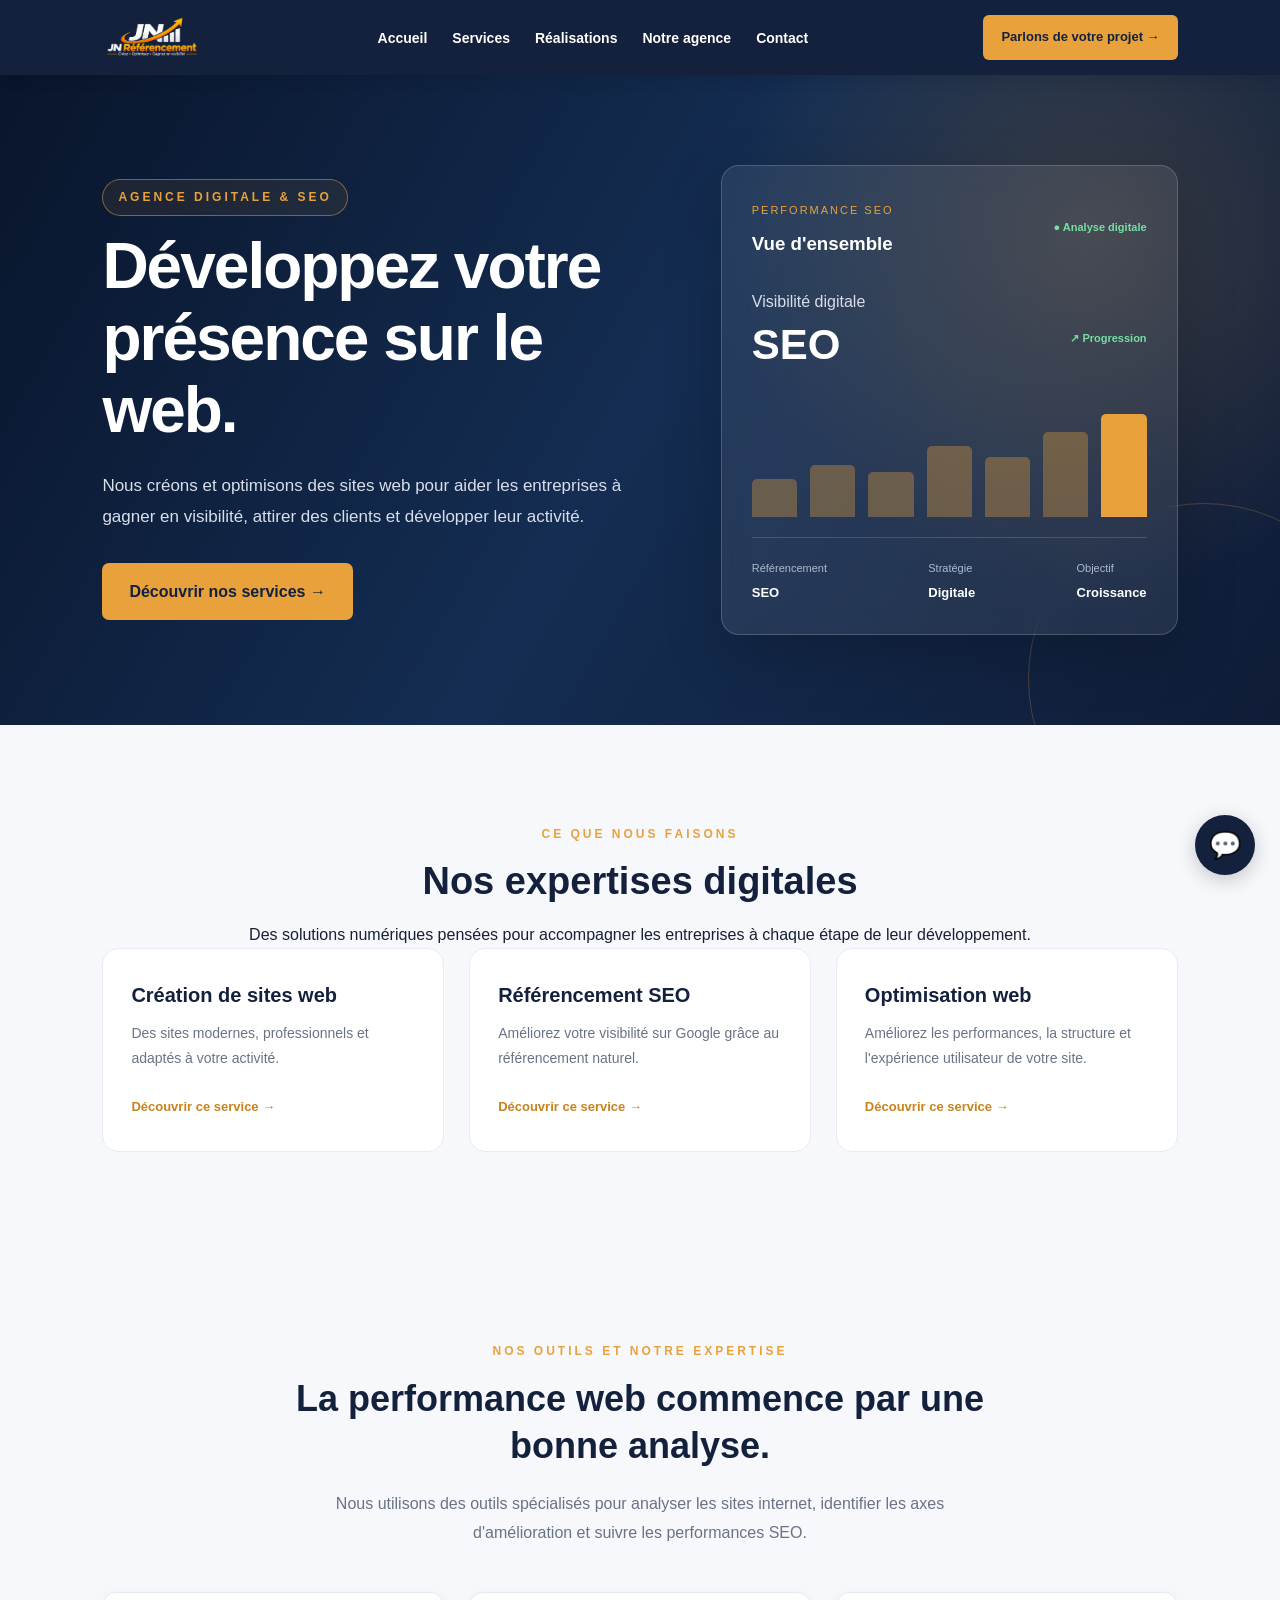
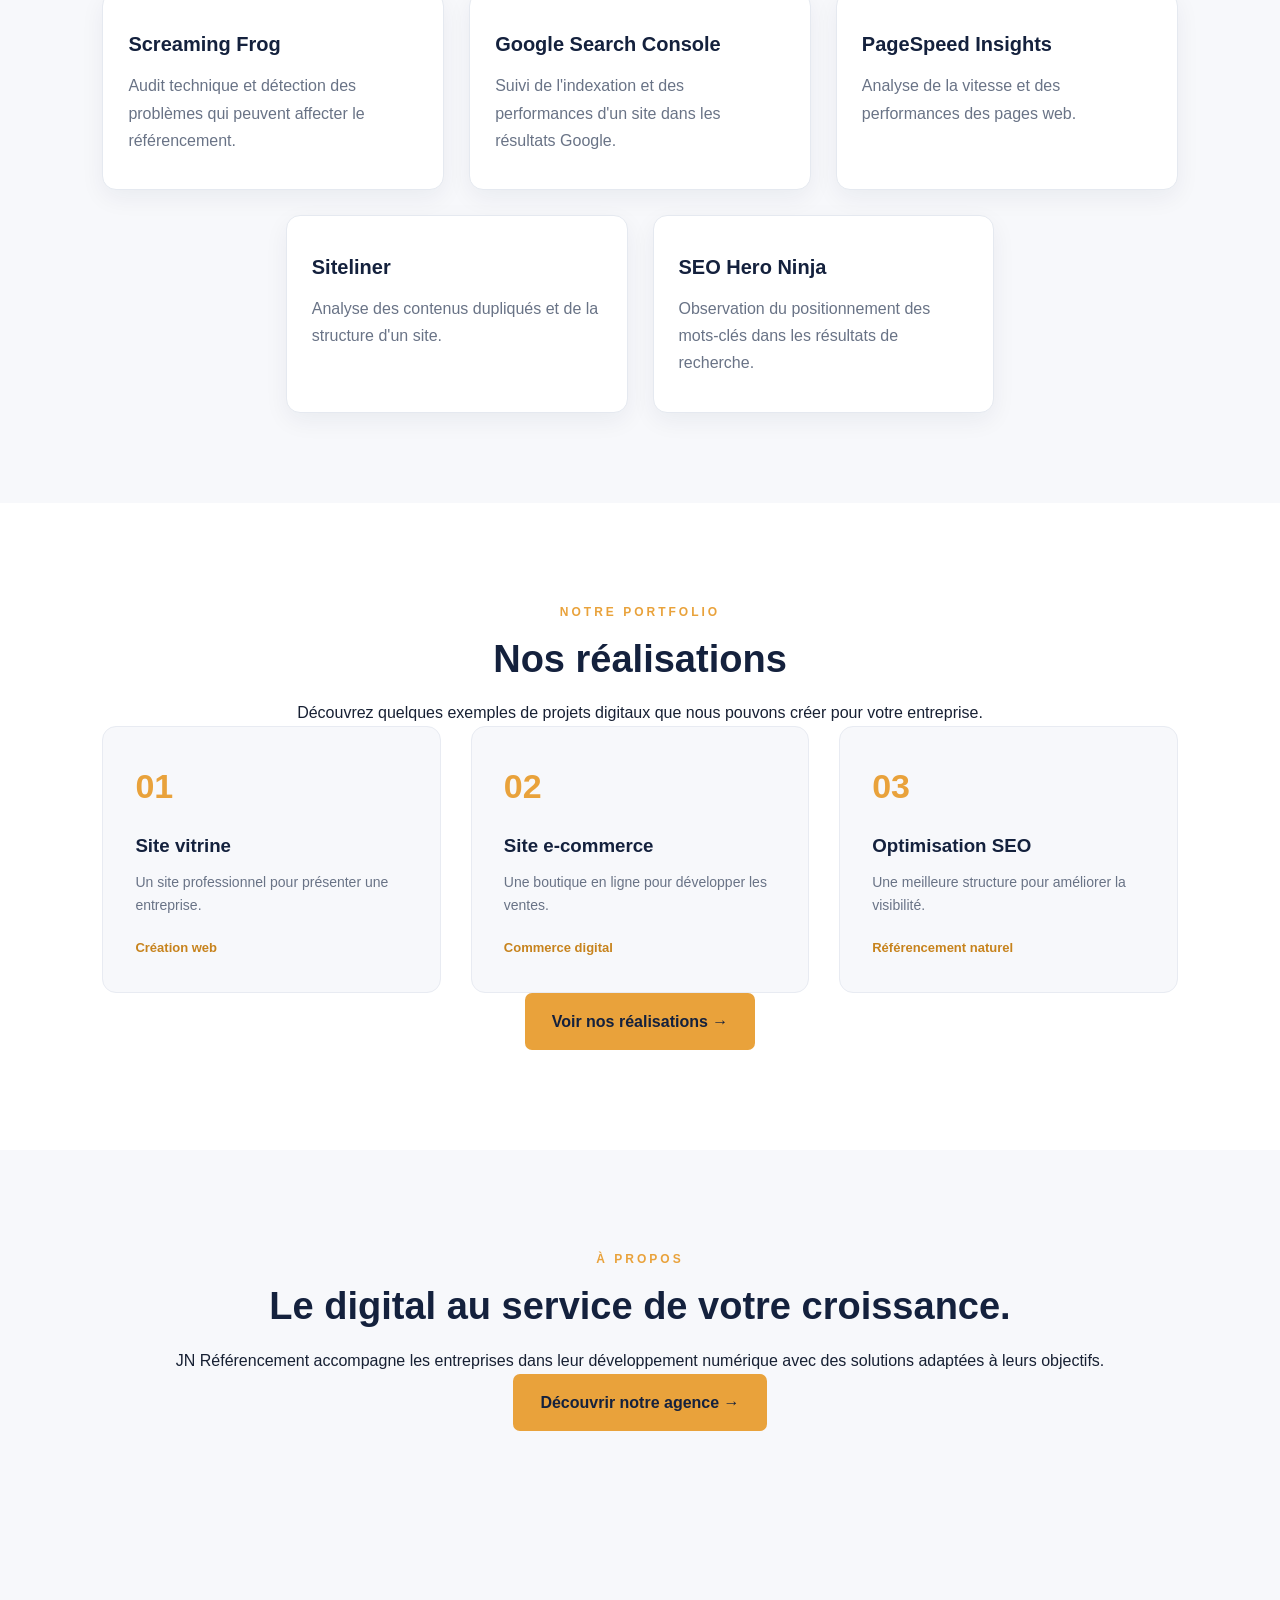
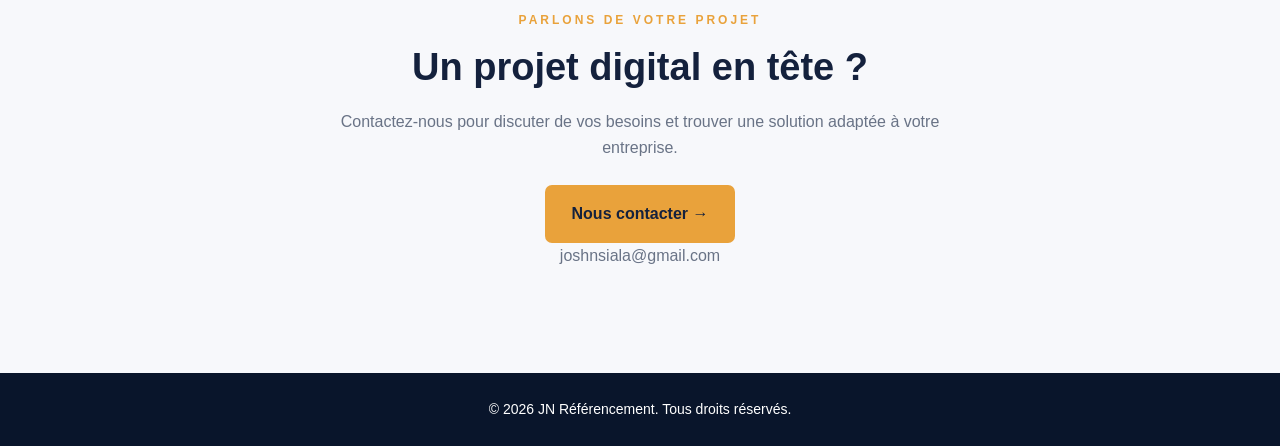
==== commit f3dd2b6a: "Finalisation du site et integration du logo" ====
--- a/index.html
+++ b/index.html
@@ -19,10 +19,9 @@
 <header class="site-header">
     <nav class="navbar">
 
-        <a href="#accueil" class="logo">
-            <span class="logo-j">JN</span>
-            <span class="logo-name">Référencement</span>
-        </a>
+         <a href="index.html" class="logo-link">
+    <img src="img/logo-jn.png" alt="JN Référencement" class="header-logo">
+</a>
 
         <button class="menu-toggle" id="menu-toggle"
             aria-label="Ouvrir le menu" aria-expanded="false">
--- a/style.css
+++ b/style.css
@@ -1679,3 +1679,36 @@
     opacity: 0.6;
     cursor: not-allowed;
 }
+/* Logo de l'agence */
+.agency-logo-box {
+    display: flex;
+    justify-content: center;
+    align-items: center;
+}
+
+.agency-logo {
+    width: 280px;
+    max-width: 100%;
+    height: auto;
+    object-fit: contain;
+}
+
+/* Photo du fondateur */
+.founder-image {
+    width: 100%;
+    height: 450px;
+    min-height: 0;
+    object-fit: cover;
+    object-position: center;
+    border-radius: 12px;
+}
+.logo-link {
+    display: flex;
+    align-items: center;
+}
+
+.header-logo {
+    width: 100px;
+    height: auto;
+    display: block;
+}
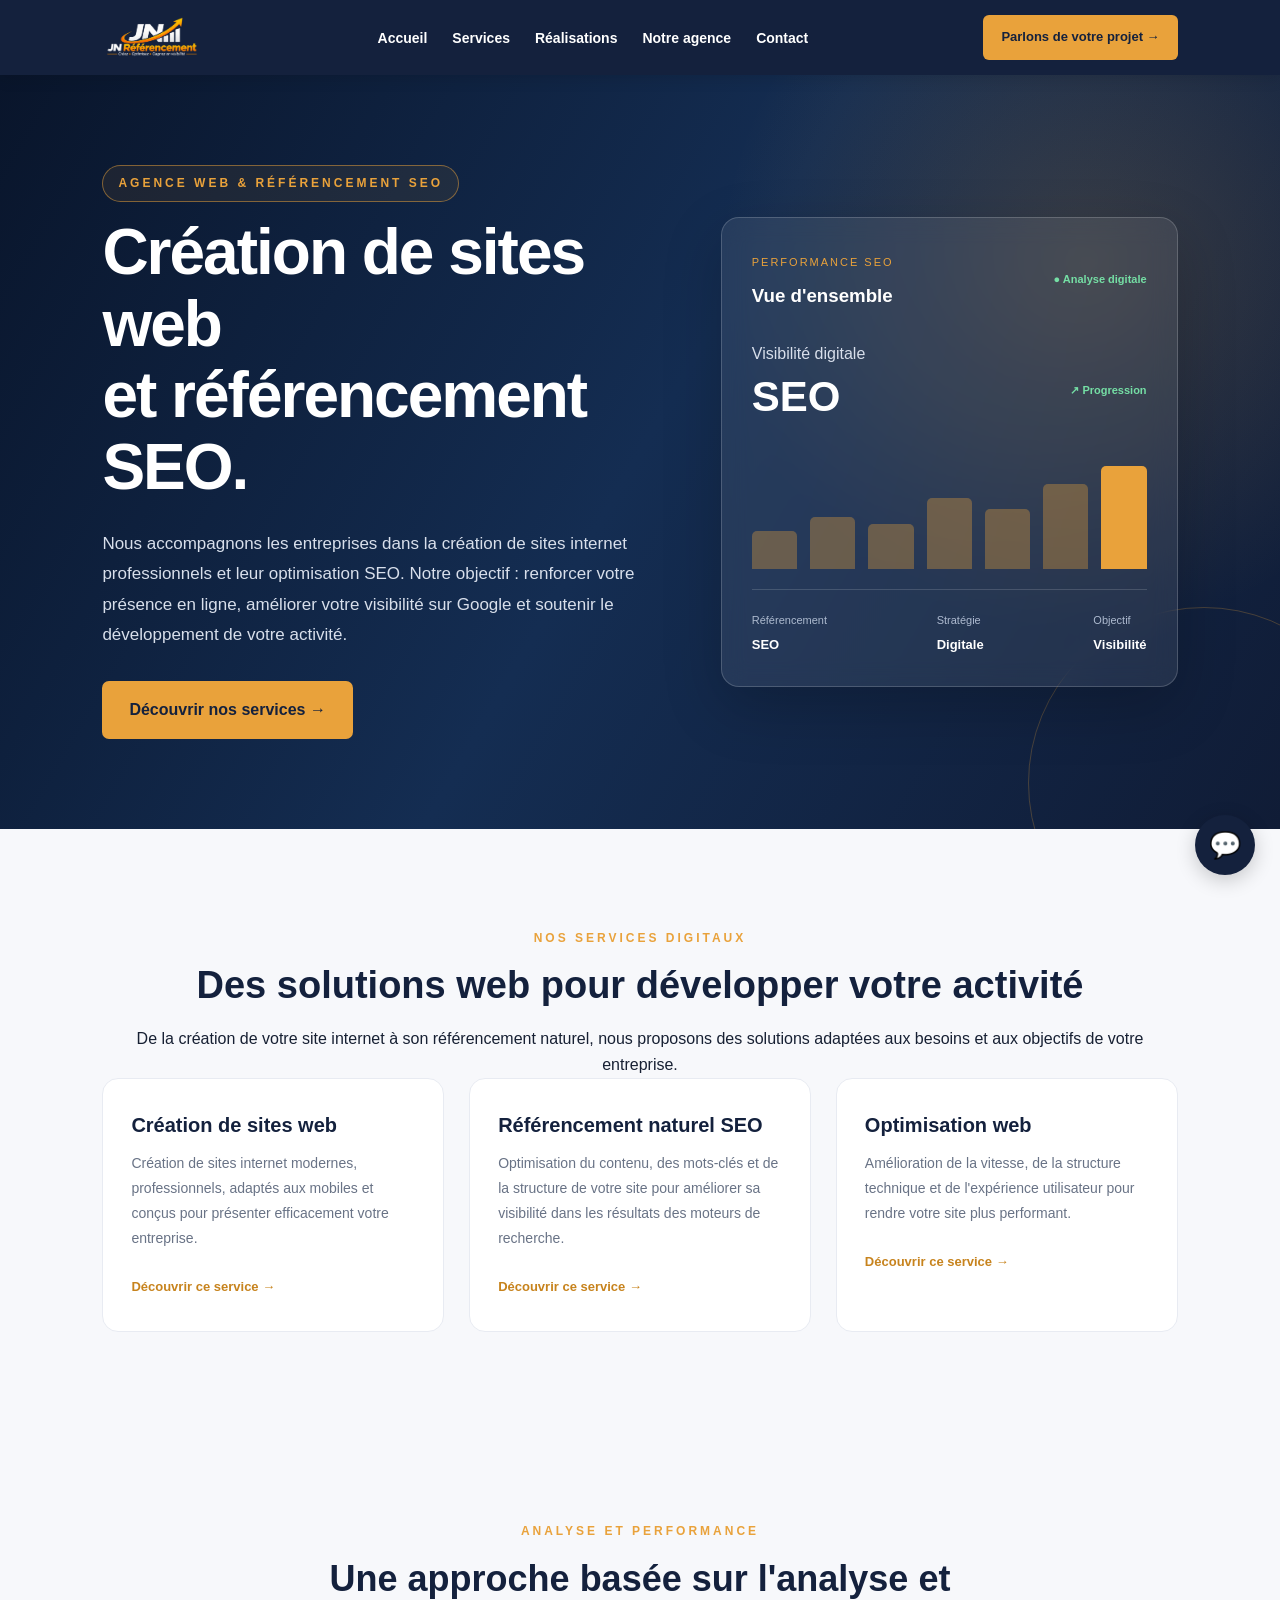
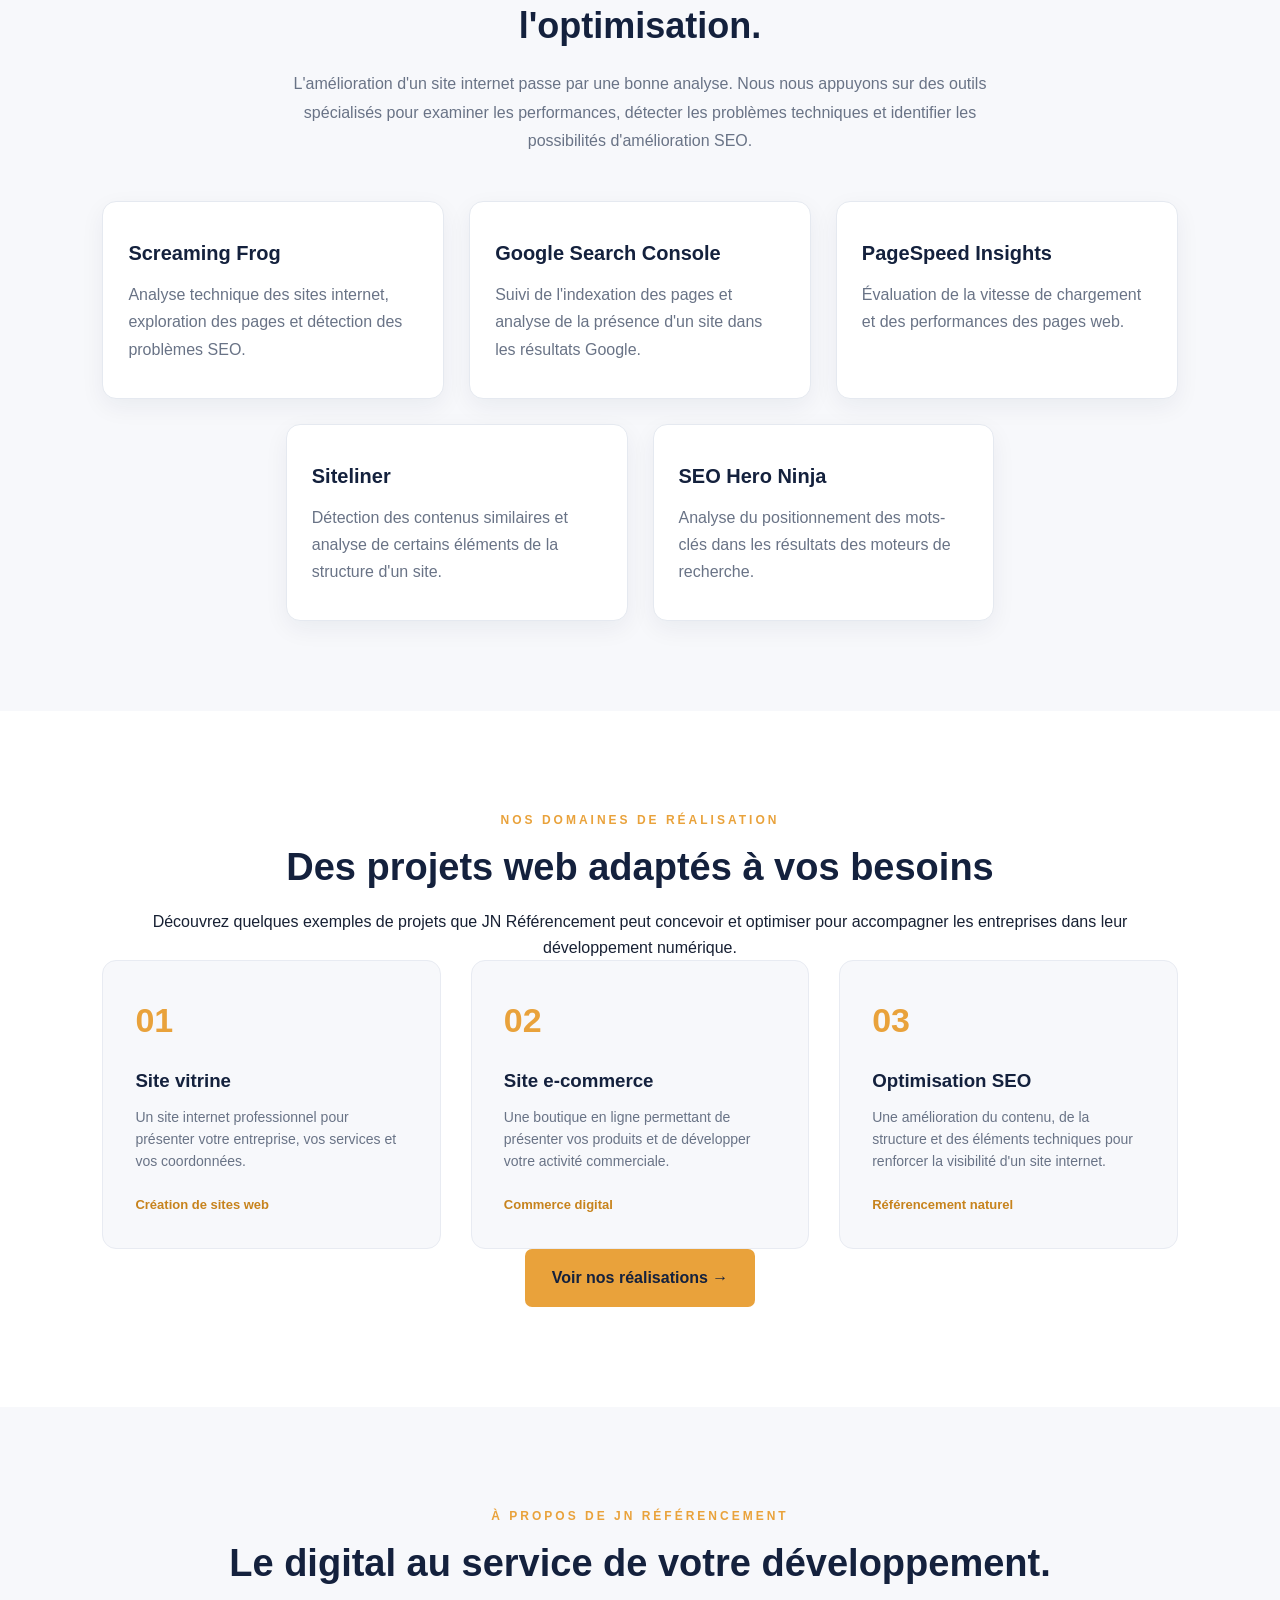
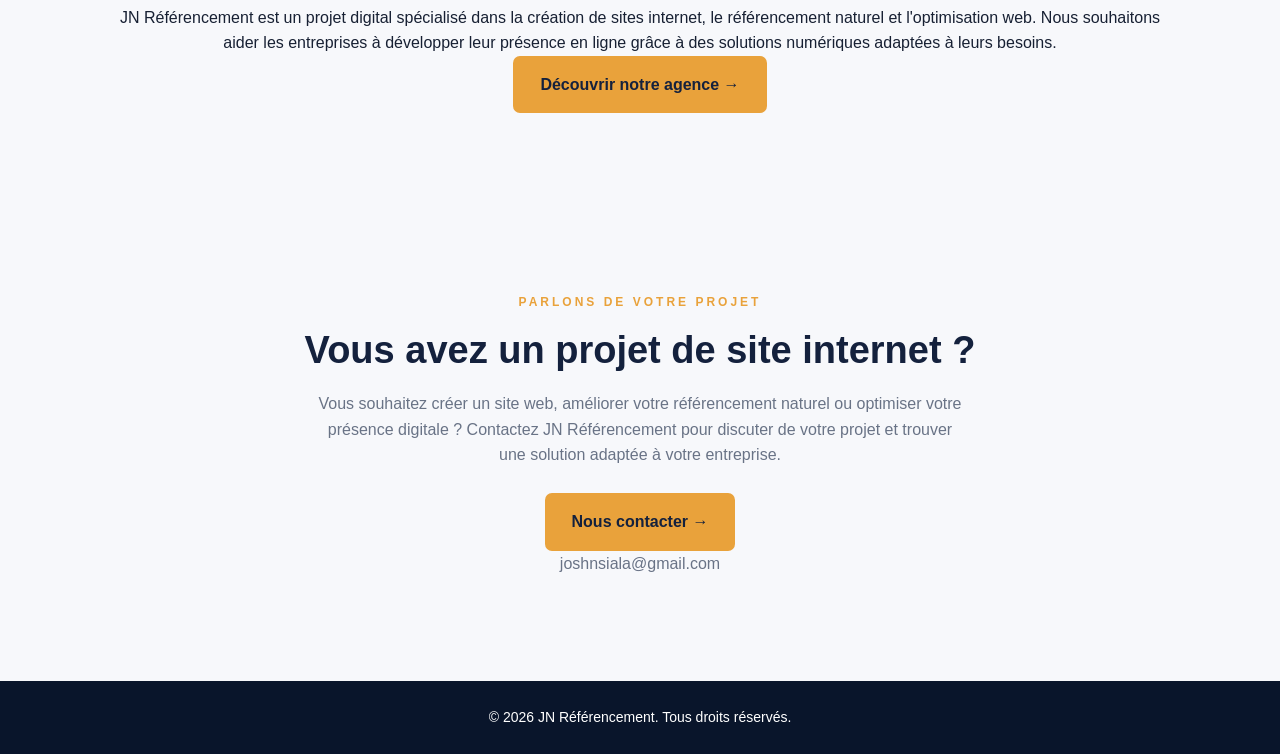
==== commit 9d0fc460: "Amélioration des pages" ====
--- a/index.html
+++ b/index.html
@@ -1,15 +1,18 @@
-
 <!DOCTYPE html>
 <html lang="fr">
 <head>
     <meta charset="UTF-8">
     <meta name="viewport" content="width=device-width, initial-scale=1.0">
 
-    <meta name="description" content="JN Référencement accompagne les entreprises dans la création de sites web, le référencement SEO et l'optimisation digitale.">
+    <meta name="google-site-verification" content="tskKSOdxJ_U1YGUSmcjgQ-YthXlfb8MMOSMWbv2hNrI" />
+
+    <meta name="description" content="JN Référencement vous accompagne dans la création de sites internet, le référencement naturel SEO et l'optimisation web pour développer votre visibilité en ligne.">
 
     <meta name="theme-color" content="#102653">
 
-    <title>JN Référencement | Création web et référencement SEO</title>
+    <title>Création de sites web et SEO | JN Référencement</title>
+
+    <link rel="canonical" href="https://jn-referencement.vercel.app/">
 
     <link rel="stylesheet" href="style.css">
 </head>
@@ -19,9 +22,9 @@
 <header class="site-header">
     <nav class="navbar">
 
-         <a href="index.html" class="logo-link">
-    <img src="img/logo-jn.png" alt="JN Référencement" class="header-logo">
-</a>
+        <a href="index.html" class="logo-link">
+            <img src="img/logo-jn.png" alt="JN Référencement - Agence web et SEO" class="header-logo">
+        </a>
 
         <button class="menu-toggle" id="menu-toggle"
             aria-label="Ouvrir le menu" aria-expanded="false">
@@ -52,17 +55,19 @@
 
             <div class="hero-content">
 
-                <p class="subtitle">AGENCE DIGITALE & SEO</p>
+                <p class="subtitle">AGENCE WEB & RÉFÉRENCEMENT SEO</p>
 
                 <h1>
-                    Développez votre
-                    <span>présence sur le web.</span>
+                    Création de sites web
+                    <span>et référencement SEO.</span>
                 </h1>
 
                 <p class="hero-description">
-                    Nous créons et optimisons des sites web
-                    pour aider les entreprises à gagner en visibilité,
-                    attirer des clients et développer leur activité.
+                    Nous accompagnons les entreprises dans la création
+                    de sites internet professionnels et leur optimisation SEO.
+                    Notre objectif : renforcer votre présence en ligne,
+                    améliorer votre visibilité sur Google et soutenir
+                    le développement de votre activité.
                 </p>
 
                 <a href="services.html" class="main-button">
@@ -116,7 +121,7 @@
 
                     <div>
                         <span>Objectif</span>
-                        <strong>Croissance</strong>
+                        <strong>Visibilité</strong>
                     </div>
                 </div>
 
@@ -129,13 +134,14 @@
     <!-- SERVICES -->
     <section class="services" id="services">
 
-        <p class="subtitle">CE QUE NOUS FAISONS</p>
-
-        <h2>Nos expertises digitales</h2>
+        <p class="subtitle">NOS SERVICES DIGITAUX</p>
+
+        <h2>Des solutions web pour développer votre activité</h2>
 
         <p>
-            Des solutions numériques pensées pour accompagner
-            les entreprises à chaque étape de leur développement.
+            De la création de votre site internet à son référencement
+            naturel, nous proposons des solutions adaptées aux besoins
+            et aux objectifs de votre entreprise.
         </p>
 
         <div class="service-grid">
@@ -143,17 +149,19 @@
             <article class="service-card">
                 <h3>Création de sites web</h3>
                 <p>
-                    Des sites modernes, professionnels
-                    et adaptés à votre activité.
+                    Création de sites internet modernes, professionnels,
+                    adaptés aux mobiles et conçus pour présenter
+                    efficacement votre entreprise.
                 </p>
                 <a href="services.html">Découvrir ce service →</a>
             </article>
 
             <article class="service-card">
-                <h3>Référencement SEO</h3>
-                <p>
-                    Améliorez votre visibilité sur Google
-                    grâce au référencement naturel.
+                <h3>Référencement naturel SEO</h3>
+                <p>
+                    Optimisation du contenu, des mots-clés et de la
+                    structure de votre site pour améliorer sa visibilité
+                    dans les résultats des moteurs de recherche.
                 </p>
                 <a href="services.html">Découvrir ce service →</a>
             </article>
@@ -161,8 +169,9 @@
             <article class="service-card">
                 <h3>Optimisation web</h3>
                 <p>
-                    Améliorez les performances, la structure
-                    et l'expérience utilisateur de votre site.
+                    Amélioration de la vitesse, de la structure technique
+                    et de l'expérience utilisateur pour rendre votre site
+                    plus performant.
                 </p>
                 <a href="services.html">Découvrir ce service →</a>
             </article>
@@ -174,14 +183,15 @@
     <!-- OUTILS ET EXPERTISE -->
     <section class="tools-section">
 
-        <p class="subtitle">NOS OUTILS ET NOTRE EXPERTISE</p>
-
-        <h2>La performance web commence par une bonne analyse.</h2>
+        <p class="subtitle">ANALYSE ET PERFORMANCE</p>
+
+        <h2>Une approche basée sur l'analyse et l'optimisation.</h2>
 
         <p>
-            Nous utilisons des outils spécialisés pour analyser
-            les sites internet, identifier les axes d'amélioration
-            et suivre les performances SEO.
+            L'amélioration d'un site internet passe par une bonne analyse.
+            Nous nous appuyons sur des outils spécialisés pour examiner
+            les performances, détecter les problèmes techniques et
+            identifier les possibilités d'amélioration SEO.
         </p>
 
         <div class="tools-grid">
@@ -189,57 +199,58 @@
             <article class="tool-card">
                 <h3>Screaming Frog</h3>
                 <p>
-                    Audit technique et détection des problèmes
-                    qui peuvent affecter le référencement.
+                    Analyse technique des sites internet, exploration
+                    des pages et détection des problèmes SEO.
                 </p>
             </article>
 
             <article class="tool-card">
                 <h3>Google Search Console</h3>
                 <p>
-                    Suivi de l'indexation et des performances
-                    d'un site dans les résultats Google.
+                    Suivi de l'indexation des pages et analyse de
+                    la présence d'un site dans les résultats Google.
                 </p>
             </article>
 
             <article class="tool-card">
                 <h3>PageSpeed Insights</h3>
                 <p>
-                    Analyse de la vitesse et des performances
-                    des pages web.
+                    Évaluation de la vitesse de chargement et des
+                    performances des pages web.
                 </p>
             </article>
 
             <article class="tool-card">
                 <h3>Siteliner</h3>
                 <p>
-                    Analyse des contenus dupliqués et
-                    de la structure d'un site.
+                    Détection des contenus similaires et analyse
+                    de certains éléments de la structure d'un site.
                 </p>
             </article>
 
             <article class="tool-card">
                 <h3>SEO Hero Ninja</h3>
                 <p>
-                    Observation du positionnement des mots-clés
-                    dans les résultats de recherche.
-                </p>
-            </article>
-
-        </div>
-
-    </section>
-
-    <!-- RÉALISATIONS -->
+                    Analyse du positionnement des mots-clés dans
+                    les résultats des moteurs de recherche.
+                </p>
+            </article>
+
+        </div>
+
+    </section>
+
+    <!-- EXEMPLES DE PROJETS -->
     <section class="realisations" id="realisations">
 
-        <p class="subtitle">NOTRE PORTFOLIO</p>
-
-        <h2>Nos réalisations</h2>
+        <p class="subtitle">NOS DOMAINES DE RÉALISATION</p>
+
+        <h2>Des projets web adaptés à vos besoins</h2>
 
         <p class="portfolio-intro">
-            Découvrez quelques exemples de projets digitaux
-            que nous pouvons créer pour votre entreprise.
+            Découvrez quelques exemples de projets que JN Référencement
+            peut concevoir et optimiser pour accompagner les entreprises
+            dans leur développement numérique.
         </p>
 
         <div class="portfolio-grid">
@@ -248,18 +259,18 @@
                 <div class="portfolio-icon">01</div>
                 <h3>Site vitrine</h3>
                 <p>
-                    Un site professionnel pour présenter
-                    une entreprise.
-                </p>
-                <span>Création web</span>
+                    Un site internet professionnel pour présenter
+                    votre entreprise, vos services et vos coordonnées.
+                </p>
+                <span>Création de sites web</span>
             </article>
 
             <article class="portfolio-card">
                 <div class="portfolio-icon">02</div>
                 <h3>Site e-commerce</h3>
                 <p>
-                    Une boutique en ligne pour développer
-                    les ventes.
+                    Une boutique en ligne permettant de présenter
+                    vos produits et de développer votre activité commerciale.
                 </p>
                 <span>Commerce digital</span>
             </article>
@@ -268,8 +279,9 @@
                 <div class="portfolio-icon">03</div>
                 <h3>Optimisation SEO</h3>
                 <p>
-                    Une meilleure structure pour améliorer
-                    la visibilité.
+                    Une amélioration du contenu, de la structure et
+                    des éléments techniques pour renforcer la visibilité
+                    d'un site internet.
                 </p>
                 <span>Référencement naturel</span>
             </article>
@@ -285,14 +297,16 @@
     <!-- NOTRE AGENCE -->
     <section class="about" id="agence">
 
-        <p class="subtitle">À PROPOS</p>
-
-        <h2>Le digital au service de votre croissance.</h2>
+        <p class="subtitle">À PROPOS DE JN RÉFÉRENCEMENT</p>
+
+        <h2>Le digital au service de votre développement.</h2>
 
         <p>
-            JN Référencement accompagne les entreprises
-            dans leur développement numérique avec des solutions
-            adaptées à leurs objectifs.
+            JN Référencement est un projet digital spécialisé dans
+            la création de sites internet, le référencement naturel
+            et l'optimisation web. Nous souhaitons aider les entreprises
+            à développer leur présence en ligne grâce à des solutions
+            numériques adaptées à leurs besoins.
         </p>
 
         <a href="agence.html" class="main-button">
@@ -306,10 +320,12 @@
 
         <p class="subtitle">PARLONS DE VOTRE PROJET</p>
 
-        <h2>Un projet digital en tête ?</h2>
+        <h2>Vous avez un projet de site internet ?</h2>
 
         <p>
-            Contactez-nous pour discuter de vos besoins
+            Vous souhaitez créer un site web, améliorer votre référencement
+            naturel ou optimiser votre présence digitale ?
+            Contactez JN Référencement pour discuter de votre projet
             et trouver une solution adaptée à votre entreprise.
         </p>
 
@@ -383,8 +399,8 @@
 </div>
 
 <!-- FIN ASSISTANT VIRTUEL -->
+
 <script src="script.js"></script>
 
 </body>
-</html>
-
+</html>
--- a/style.css
+++ b/style.css
@@ -1711,4 +1711,383 @@
     width: 100px;
     height: auto;
     display: block;
+}
+
+/* =========================================
+   NOUVEAU DESIGN — PAGE SERVICES
+========================================= */
+
+.services-page main {
+    background: #ffffff;
+}
+
+.services-page main > .services {
+    padding: 85px max(7%, calc((100% - 1180px) / 2));
+    text-align: left;
+    background: #ffffff;
+}
+
+/* Introduction */
+
+.services-page main > .services:first-child {
+    padding-top: 95px;
+    padding-bottom: 90px;
+    text-align: center;
+    background:
+        radial-gradient(circle at 90% 10%, rgba(233,162,59,0.10), transparent 30%),
+        #f7f8fb;
+}
+
+.services-page .services:first-child h1 {
+    max-width: 850px;
+    margin: 0 auto 25px;
+    color: var(--navy);
+    font-size: clamp(36px, 5vw, 52px);
+    line-height: 1.15;
+    letter-spacing: -1.5px;
+}
+
+.services-page .services:first-child > p:not(.subtitle) {
+    max-width: 780px;
+    margin: 0 auto 18px;
+    color: var(--muted);
+    font-size: 16px;
+    line-height: 1.9;
+}
+
+/* Titres et textes des sections */
+
+.services-page .services > h2 {
+    max-width: 850px;
+    margin-bottom: 22px;
+    color: var(--navy);
+    font-size: clamp(27px, 3.5vw, 38px);
+    line-height: 1.25;
+    letter-spacing: -0.5px;
+}
+
+.services-page .services > h3 {
+    margin-top: 38px;
+    margin-bottom: 18px;
+    color: var(--navy);
+    font-size: 21px;
+    line-height: 1.4;
+}
+
+.services-page .services > p:not(.subtitle) {
+    max-width: 900px;
+    margin-bottom: 18px;
+    color: var(--muted);
+    font-size: 15px;
+    line-height: 1.9;
+}
+
+/* Alternance des arrière-plans */
+
+.services-page main > .services:nth-child(2),
+.services-page main > .services:nth-child(4),
+.services-page main > .services:nth-child(6) {
+    background: #f7f8fb;
+}
+
+.services-page main > .services:nth-child(3),
+.services-page main > .services:nth-child(5) {
+    background: #ffffff;
+}
+
+/* Grille des prestations */
+
+.services-page .service-grid {
+    display: grid;
+    grid-template-columns: repeat(3, minmax(0, 1fr));
+    gap: 22px;
+    margin-top: 38px;
+    text-align: left;
+}
+
+.services-page .service-card {
+    min-width: 0;
+    padding: 28px;
+    background: #ffffff;
+    border: 1px solid #e5e9f0;
+    border-radius: 14px;
+    box-shadow: 0 7px 24px rgba(20, 33, 61, 0.045);
+    transition: transform 0.3s ease,
+                box-shadow 0.3s ease,
+                border-color 0.3s ease;
+}
+
+.services-page .service-card:hover {
+    transform: translateY(-5px);
+    border-color: var(--orange);
+    box-shadow: 0 14px 30px rgba(20, 33, 61, 0.09);
+}
+
+.services-page .service-card h2,
+.services-page .service-card h3 {
+    margin: 0 0 14px;
+    color: var(--navy);
+    font-size: 19px;
+    line-height: 1.4;
+}
+
+.services-page .service-card p {
+    margin: 0;
+    color: var(--muted);
+    font-size: 14px;
+    line-height: 1.8;
+}
+
+/* Boutons */
+
+.services-page .main-button {
+    display: inline-block;
+    margin-top: 12px;
+    padding: 13px 21px;
+    border-radius: 7px;
+    background: var(--orange);
+    color: var(--navy);
+    font-size: 13px;
+    font-weight: 700;
+    transition: 0.3s ease;
+}
+
+.services-page .main-button:hover {
+    background: var(--navy);
+    color: #ffffff;
+    transform: translateY(-3px);
+}
+
+.services-page .service-card a.main-button {
+    margin-top: 22px;
+}
+
+/* Listes */
+
+.services-page .services > ul {
+    max-width: 900px;
+    margin: 25px 0 30px;
+    padding: 25px 30px 25px 50px;
+    background: #ffffff;
+    border: 1px solid #e8ebf2;
+    border-radius: 12px;
+    text-align: left;
+}
+
+.services-page .services > ul li {
+    padding: 7px 0;
+    color: var(--muted);
+    font-size: 14px;
+    line-height: 1.7;
+}
+
+.services-page .services > ul li::marker {
+    color: var(--orange);
+}
+
+/* Méthode de travail */
+
+.services-page main > .services:nth-child(5) .service-grid {
+    grid-template-columns: repeat(4, minmax(0, 1fr));
+}
+
+.services-page main > .services:nth-child(5) .service-card {
+    border-top: 3px solid var(--orange);
+}
+
+/* FAQ */
+
+.services-page main > .services:nth-child(6) .service-card {
+    max-width: 900px;
+    margin: 18px auto;
+    padding: 24px 28px;
+    border-radius: 10px;
+    box-shadow: none;
+}
+
+.services-page main > .services:nth-child(6) .service-card:hover {
+    transform: none;
+    border-color: var(--orange);
+    box-shadow: 0 5px 18px rgba(20, 33, 61, 0.05);
+}
+
+.services-page main > .services:nth-child(6) .service-card h3 {
+    position: relative;
+    padding-left: 25px;
+}
+
+.services-page main > .services:nth-child(6) .service-card h3::before {
+    content: "+";
+    position: absolute;
+    left: 0;
+    top: -2px;
+    color: var(--orange);
+    font-size: 23px;
+    font-weight: 800;
+}
+
+/* Appel à l'action final */
+
+.services-page main > .services:last-child {
+    text-align: center;
+    background: var(--navy);
+}
+
+.services-page main > .services:last-child .subtitle {
+    color: var(--orange);
+}
+
+.services-page main > .services:last-child h2 {
+    max-width: 750px;
+    margin: 0 auto 20px;
+    color: #ffffff;
+}
+
+.services-page main > .services:last-child > p:not(.subtitle) {
+    max-width: 700px;
+    margin: 0 auto 25px;
+    color: #d8dfeb;
+}
+
+.services-page main > .services:last-child .main-button {
+    margin-top: 5px;
+}
+
+/* Espacement des ancres */
+
+.services-page #creation-site,
+.services-page #referencement-seo,
+.services-page #optimisation-web {
+    scroll-margin-top: 100px;
+}
+
+/* Tablettes */
+
+@media (max-width: 900px) {
+    .services-page .service-grid {
+        grid-template-columns: repeat(2, minmax(0, 1fr));
+    }
+
+    .services-page main > .services:nth-child(5) .service-grid {
+        grid-template-columns: repeat(2, minmax(0, 1fr));
+    }
+
+    .services-page main > .services {
+        padding: 70px 6%;
+    }
+}
+
+/* Téléphones */
+
+@media (max-width: 600px) {
+    .services-page main > .services {
+        padding: 60px 6%;
+    }
+
+    .services-page main > .services:first-child {
+        padding-top: 65px;
+        padding-bottom: 65px;
+    }
+
+    .services-page .services:first-child h1 {
+        font-size: 34px;
+        letter-spacing: -0.8px;
+    }
+
+    .services-page .services > h2 {
+        font-size: 27px;
+    }
+
+    .services-page .services > h3 {
+        font-size: 19px;
+    }
+
+    .services-page .service-grid,
+    .services-page main > .services:nth-child(5) .service-grid {
+        grid-template-columns: 1fr;
+        gap: 16px;
+        margin-top: 28px;
+    }
+
+    .services-page .service-card {
+        padding: 25px 22px;
+    }
+
+    .services-page .services > ul {
+        padding: 20px 20px 20px 38px;
+    }
+
+    .services-page main > .services:nth-child(6) .service-card {
+        padding: 22px 18px;
+    }
+}
+/* AJUSTEMENTS — PAGE SERVICES */
+
+.services-page main > .services {
+    padding: 65px 8%;
+    text-align: center;
+}
+
+.services-page .services h1,
+.services-page .services h2,
+.services-page .services h3 {
+    color: #14213d;
+    text-align: center;
+}
+
+.services-page .services p,
+.services-page .services li {
+    color: #263247;
+}
+
+.services-page .services p {
+    line-height: 1.7;
+}
+
+.services-page .services > p,
+.services-page .services > h2 {
+    margin-left: auto;
+    margin-right: auto;
+}
+
+.services-page .service-grid {
+    gap: 18px;
+    margin-top: 28px;
+}
+
+.services-page .service-card {
+    text-align: center;
+    padding: 25px 22px;
+}
+
+.services-page .service-card p {
+    color: #344054;
+}
+
+.services-page .service-card ul {
+    display: inline-block;
+    text-align: left;
+    padding-left: 20px;
+}
+
+.services-page .services .main-button {
+    margin-top: 15px;
+}
+
+.services-page .services:last-child {
+    text-align: center;
+}
+
+@media (max-width: 768px) {
+    .services-page main > .services {
+        padding: 45px 6%;
+    }
+
+    .services-page .service-grid {
+        gap: 14px;
+    }
+}
+.services-page .services p.subtitle {
+    color: var(--orange);
+    font-weight: 700;
 }
